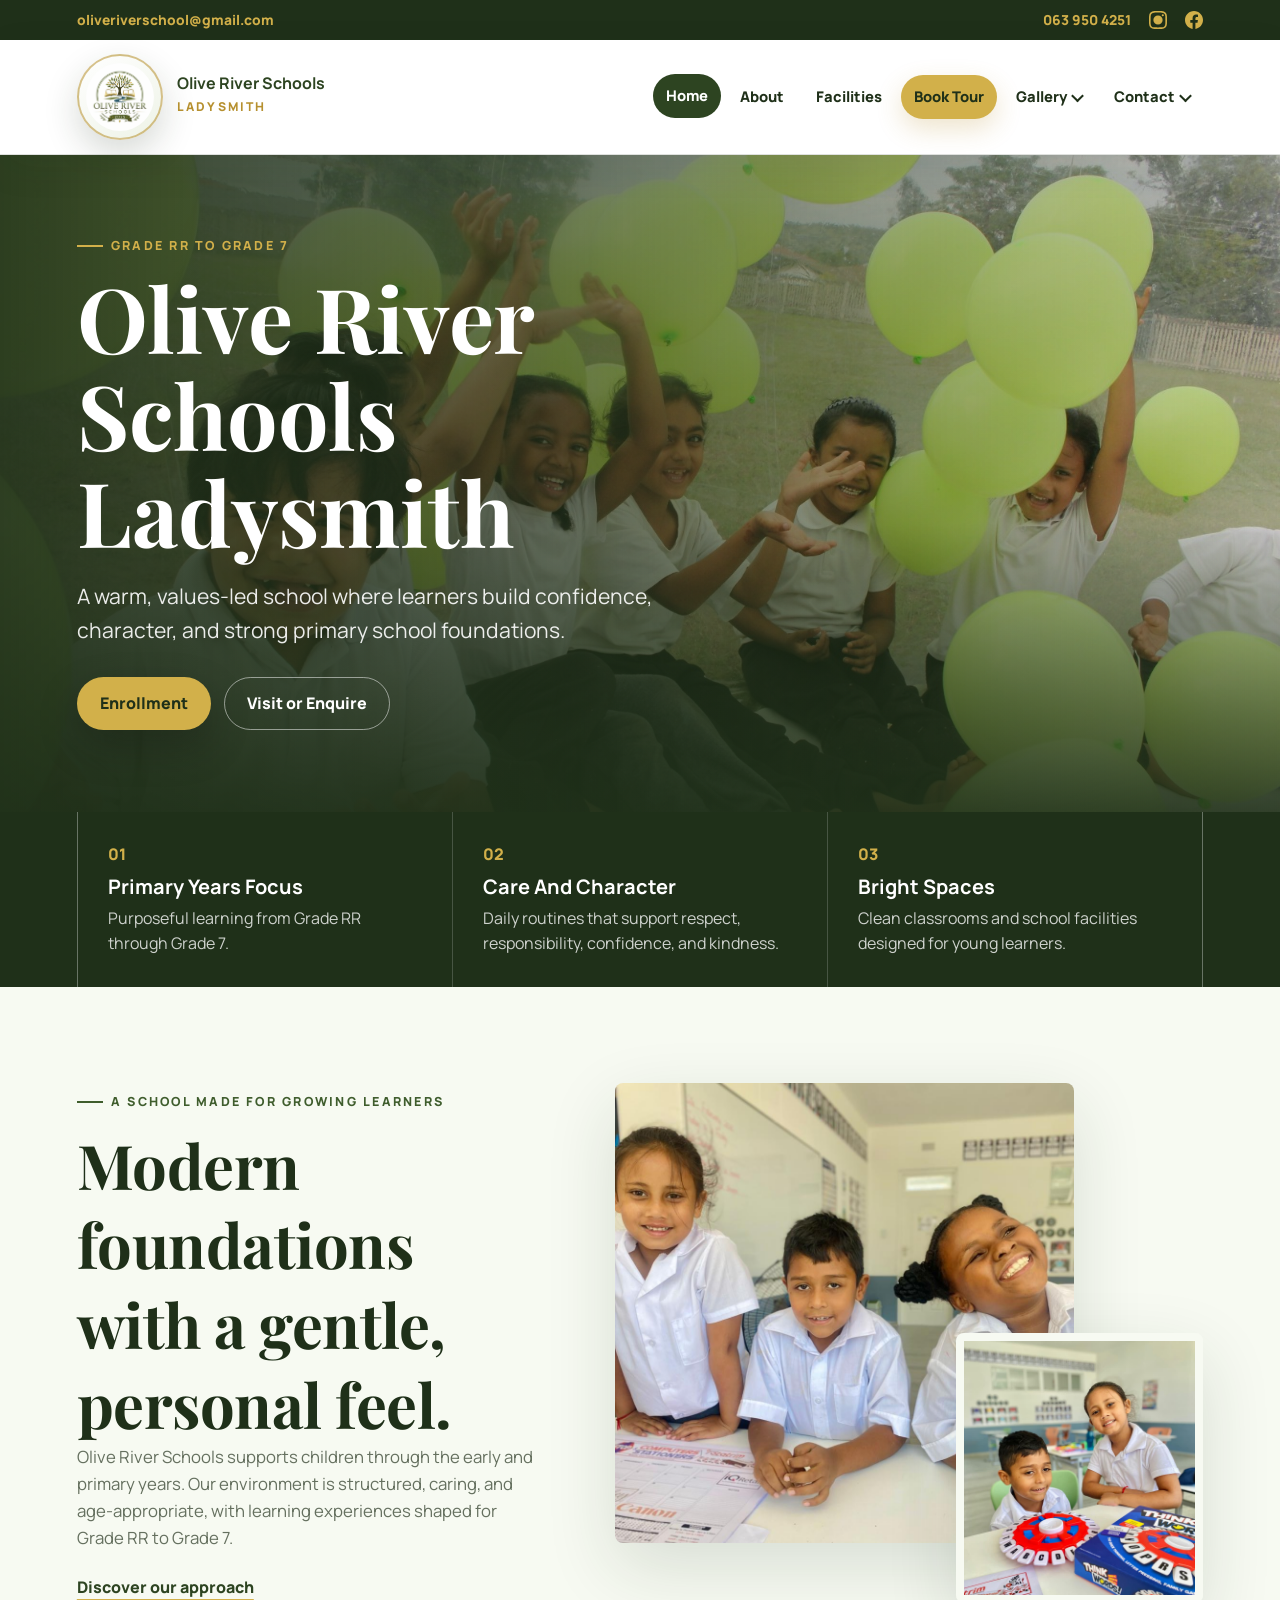
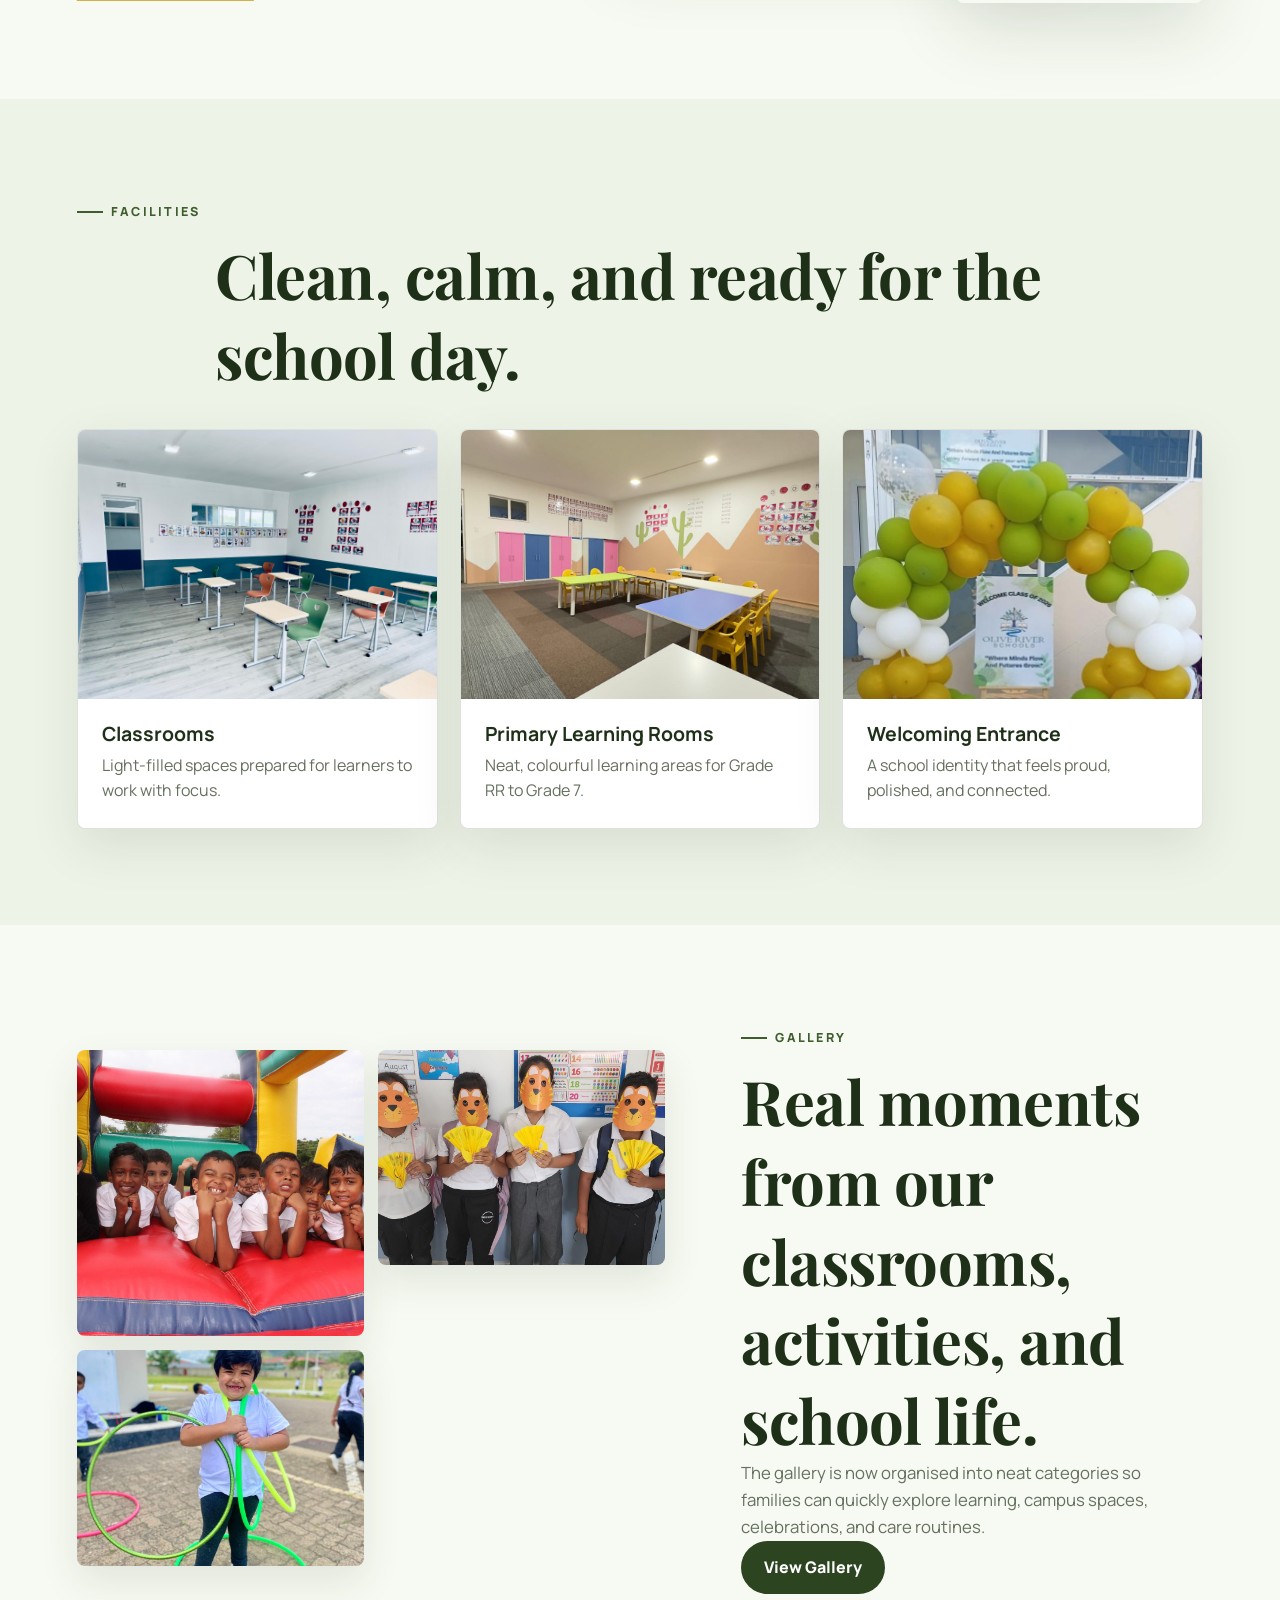
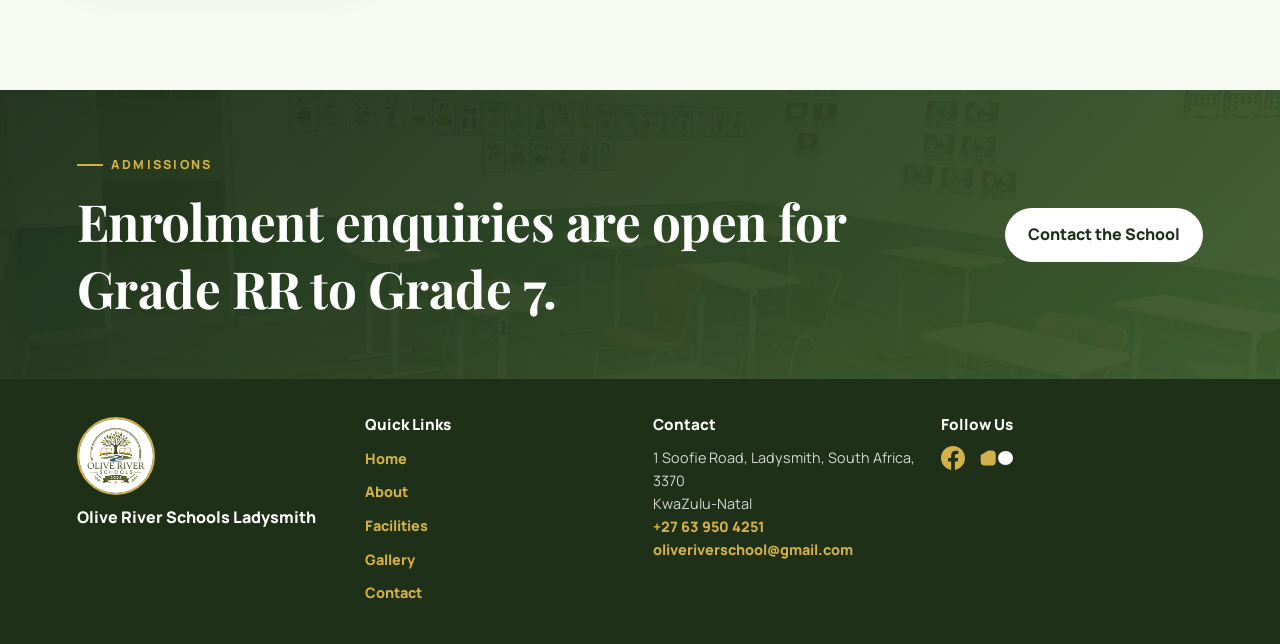
==== index.html @ b4457ec8 "Update index.html" ====
<!DOCTYPE html>
<html lang="en">
<head>
<meta charset="UTF-8">
<meta name="viewport" content="width=device-width, initial-scale=1.0">
<title>Olive River Schools Ladysmith | Grade RR to Grade 7</title>
<meta name="description" content="Olive River Schools Ladysmith is a nurturing primary school for Grade RR to Grade 7 learners in KwaZulu-Natal.">
<link rel="preconnect" href="https://fonts.googleapis.com">
<link rel="preconnect" href="https://fonts.gstatic.com" crossorigin>
<link href="https://fonts.googleapis.com/css2?family=Manrope:wght@400;500;600;700;800&family=Playfair+Display:wght@700&display=swap" rel="stylesheet">
<link rel="stylesheet" href="style.css">
<link rel="stylesheet" href="whatsapp-fix.css">
<link rel="icon" type="image/jpeg" href="images/Logoo.jpg">
</head>
<body>
<div class="topbar">
    <p>oliveriverschool@gmail.com</p>
    <div class="topbar-right">
        <a href="tel:+27639504251">063 950 4251</a>
        <a href="https://www.instagram.com/olive_river_schools_ladysmith/" target="_blank" rel="noopener" aria-label="Follow us on Instagram" class="instagram-link">
            <svg width="18" height="18" viewBox="0 0 24 24" fill="currentColor" xmlns="http://www.w3.org/2000/svg">
                <path d="M12 2.163c3.204 0 3.584.012 4.85.07 3.252.148 4.771 1.691 4.919 4.919.058 1.265.069 1.645.069 4.849 0 3.205-.012 3.584-.069 4.849-.149 3.225-1.664 4.771-4.919 4.919-1.266.058-1.644.07-4.85.07-3.204 0-3.584-.012-4.849-.07-3.26-.149-4.771-1.699-4.919-4.92-.058-1.265-.07-1.644-.07-4.849 0-3.204.013-3.583.07-4.849.149-3.227 1.664-4.771 4.919-4.919 1.266-.057 1.645-.069 4.849-.069zm0-2.163c-3.259 0-3.667.014-4.947.072-4.358.2-6.78 2.618-6.98 6.98-.059 1.281-.073 1.689-.073 4.948 0 3.259.014 3.668.072 4.948.2 4.358 2.618 6.78 6.98 6.98 1.281.058 1.689.072 4.948.072 3.259 0 3.668-.014 4.948-.072 4.354-.2 6.782-2.618 6.979-6.98.059-1.28.073-1.689.073-4.948 0-3.259-.014-3.667-.072-4.947-.196-4.354-2.617-6.78-6.979-6.98-1.281-.059-1.69-.073-4.949-.073zM5.838 12a6.162 6.162 0 1 1 12.324 0 6.162 6.162 0 0 1-12.324 0zM12 16a4 4 0 1 1 0-8 4 4 0 0 1 0 8zm4.965-10.322a1.44 1.44 0 1 1 2.881.001 1.44 1.44 0 0 1-2.881-.001z"/>
            </svg>
        </a>
        <a href="https://www.facebook.com/profile.php/?id=61583895928333" target="_blank" rel="noopener" aria-label="Follow us on Facebook" class="facebook-link">
            <svg width="18" height="18" viewBox="0 0 24 24" fill="currentColor" xmlns="http://www.w3.org/2000/svg">
                <path d="M24 12.073c0-6.627-5.373-12-12-12s-12 5.373-12 12c0 5.99 4.388 10.954 10.125 11.854v-8.385H7.078v-3.47h3.047V9.43c0-3.007 1.792-4.669 4.533-4.669 1.312 0 2.686.235 2.686.235v2.953H15.83c-1.491 0-1.956.925-1.956 1.874v2.25h3.328l-.532 3.47h-2.796v8.385C19.612 23.027 24 18.062 24 12.073z"/>
            </svg>
        </a>
    </div>
</div>

<header class="site-header">
    <a class="brand" href="index.html" aria-label="Olive River Schools home">
        <span class="brand-mark">
            <img src="images/Logoo.jpg" alt="Olive River Schools logo">
        </span>
        <span class="brand-copy">
            <strong>Olive River Schools</strong>
            <small>Ladysmith</small>
        </span>
    </a>

    <nav class="main-nav" aria-label="Main navigation">
        <a class="active" href="index.html" aria-current="page">Home</a>
        <a href="about.html">About</a>
        <a href="facilities.html">Facilities</a>
        <a class="nav-tour" href="contact.html#book-tour">Book Tour</a>
        <div class="nav-menu">
            <a class="nav-trigger" href="gallery.html">Gallery</a>
            <div class="nav-dropdown" aria-label="Gallery options">
                <a href="gallery.html#uniform">Uniform</a>
                <a href="gallery.html#classroom">Classroom</a>
                <a href="gallery.html#projects">Projects</a>
                <a href="gallery.html#games">Games</a>
                <a href="gallery.html#celebrations">Celebrations</a>
                <a href="gallery.html#facilities">Facilities</a>
                <a href="gallery.html#values">Values</a>
            </div>
        </div>
        <div class="nav-menu">
            <a class="nav-trigger" href="contact.html">Contact</a>
            <div class="nav-dropdown" aria-label="Contact options">
                <a href="contact.html#career">Career</a>
                <a href="contact.html#enrollment">Enrollment</a>
            </div>
        </div>
    </nav>
</header>

<main>
    <section class="hero">
        <div class="hero-media">
            <img src="images/Kids8.jpeg" alt="Olive River Schools learners celebrating with balloons" fetchpriority="high">
        </div>
        <div class="hero-content">
            <p class="eyebrow">Grade RR to Grade 7</p>
            <h1>Olive River Schools Ladysmith</h1>
            <p class="hero-lede">A warm, values-led school where learners build confidence, character, and strong primary school foundations.</p>
            <div class="hero-actions">
                <a class="btn primary" href="contact.html#enrollment">Enrollment</a>
                <a class="btn ghost" href="contact.html">Visit or Enquire</a>
            </div>
        </div>
    </section>

    <section class="intro-band">
        <div class="intro-grid">
            <article>
                <span>01</span>
                <h2>Primary Years Focus</h2>
                <p>Purposeful learning from Grade RR through Grade 7.</p>
            </article>
            <article>
                <span>02</span>
                <h2>Care And Character</h2>
                <p>Daily routines that support respect, responsibility, confidence, and kindness.</p>
            </article>
            <article>
                <span>03</span>
                <h2>Bright Spaces</h2>
                <p>Clean classrooms and school facilities designed for young learners.</p>
            </article>
        </div>
    </section>

    <section class="section split">
        <div class="section-copy">
            <p class="eyebrow dark">A school made for growing learners</p>
            <h2>Modern foundations with a gentle, personal feel.</h2>
            <p>Olive River Schools supports children through the early and primary years. Our environment is structured, caring, and age-appropriate, with learning experiences shaped for Grade RR to Grade 7.</p>
            <a class="text-link" href="about.html">Discover our approach</a>
        </div>
        <div class="image-stack">
            <img class="image-large" src="images/Kids3.jpeg" alt="Neatly dressed Olive River Schools learners smiling in a clean classroom">
            <img class="image-small" src="images/Kids16.jpeg" alt="Learners smiling at a classroom desk">
        </div>
    </section>

    <section class="section muted">
        <div class="section-heading">
            <p class="eyebrow dark">Facilities</p>
            <h2>Clean, calm, and ready for the school day.</h2>
        </div>
        <div class="feature-grid">
            <a class="feature-card" href="facilities.html">
                <img src="images/School1.jpeg" alt="Olive River Schools classroom with desks">
                <div>
                    <h3>Classrooms</h3>
                    <p>Light-filled spaces prepared for learners to work with focus.</p>
                </div>
            </a>
            <a class="feature-card" href="facilities.html">
                <img src="images/School3.jpeg" alt="Colorful classroom at Olive River Schools">
                <div>
                    <h3>Primary Learning Rooms</h3>
                    <p>Neat, colourful learning areas for Grade RR to Grade 7.</p>
                </div>
            </a>
            <a class="feature-card" href="facilities.html">
                <img src="images/School4.jpeg" alt="Olive River Schools entrance with green and gold balloons">
                <div>
                    <h3>Welcoming Entrance</h3>
                    <p>A school identity that feels proud, polished, and connected.</p>
                </div>
            </a>
        </div>
    </section>

    <section class="section split reverse">
        <div class="section-copy">
            <p class="eyebrow dark">Gallery</p>
            <h2>Real moments from our classrooms, activities, and school life.</h2>
            <p>The gallery is now organised into neat categories so families can quickly explore learning, campus spaces, celebrations, and care routines.</p>
            <a class="btn secondary" href="gallery.html">View Gallery</a>
        </div>
        <div class="mosaic">
            <img src="images/Kids7.jpeg" alt="Learners enjoying an activity">
            <img src="images/Kids5.jpeg" alt="Learners holding craft work">
            <img src="images/Kids11.jpeg" alt="Learner playing with hoops outdoors">
        </div>
    </section>

    <section class="cta-band">
        <div>
            <p class="eyebrow">Admissions</p>
            <h2>Enrolment enquiries are open for Grade RR to Grade 7.</h2>
        </div>
        <a class="btn light" href="contact.html">Contact the School</a>
    </section>
</main>

<footer class="site-footer">
    <div class="footer-content">
        <div class="footer-brand">
            <img src="images/Logoo.jpg" alt="Olive River Schools logo">
            <p>Olive River Schools Ladysmith</p>
        </div>
        
        <div class="footer-links">
            <h3>Quick Links</h3>
            <ul>
                <li><a href="index.html">Home</a></li>
                <li><a href="about.html">About</a></li>
                <li><a href="facilities.html">Facilities</a></li>
                <li><a href="gallery.html">Gallery</a></li>
                <li><a href="contact.html">Contact</a></li>
            </ul>
        </div>
        
        <address>
            <h3>Contact</h3>
            1 Soofie Road, Ladysmith, South Africa, 3370<br>
            KwaZulu-Natal<br>
            <a href="tel:+27639504251">+27 63 950 4251</a><br>
            <a href="mailto:oliveriverschool@gmail.com">oliveriverschool@gmail.com</a>
        </address>
        
        <div class="footer-socials">
            <h3>Follow Us</h3>
            <div class="social-icons">
                <a href="https://www.facebook.com/profile.php/?id=61583895928333" target="_blank" rel="noopener" aria-label="Follow us on Facebook">
                    <svg width="24" height="24" viewBox="0 0 24 24" fill="currentColor" xmlns="http://www.w3.org/2000/svg">
                        <path d="M24 12.073c0-6.627-5.373-12-12-12s-12 5.373-12 12c0 5.99 4.388 10.954 10.125 11.854v-8.385H7.078v-3.47h3.047V9.43c0-3.007 1.792-4.669 4.533-4.669 1.312 0 2.686.235 2.686.235v2.953H15.83c-1.491 0-1.956.925-1.956 1.874v2.25h3.328l-.532 3.47h-2.796v8.385C19.612 23.027 24 18.062 24 12.073z"/>
                    </svg>
                </a>
                <a href="https://www.instagram.com/olive_river_schools_ladysmith/" target="_blank" rel="noopener" aria-label="Follow us on Instagram">
                    <svg width="24" height="24" viewBox="0 0 24 24" fill="currentColor" xmlns="http://www.w3.org/2000/svg">
                        <path d="M12 2.163c3.204 0 3.584.012 4.85.07 3.252.148 4.771 1.691 4.919 4.919.058 1.265.069 1.645.069 4.849 0 3.205-.012 3.584-.069 4.849-.149 3.225-1.664 4.771-4.919 4.919-1.266.058-1.644.07-4.85.07-3.204 0-3.584-.012-4.849-.07-3.26-.149-4.771-1.699-4.919-4.92-.058-1.265-.07-1.644-.07-4.849 0-3.204.013-3.583.07-4。
        </div>
    </div>
    
</footer>
<a class="whatsapp-float" href="https://wa.me/27639504251?text=Hello%20Olive%20River%20Schools%2C%20I%20would%20like%20to%20enquire." target="_blank" rel="noopener" aria-label="Chat with Olive River Schools on WhatsApp">
    <span class="whatsapp-icon" aria-hidden="true">
        <svg width="28" height="28" viewBox="0 0 24 24" fill="currentColor" xmlns="http://www.w3.org/2000/svg">
            <path d="M17.472 14.382c-.297-.149-1.758-.867-2.03-.967-.273-.099-.471-.148-.67.15-.197.297-.767.966-.94 1.164-.173.199-.347.223-.644.075-.297-.15-1.255-.463-2.39-1.475-.883-.788-1.48-1.761-1.653-2.059-.173-.297-.018-.458.13-.606.134-.133.298-.347.446-.52.149-.174.198-.298.298-.497.099-.198.05-.371-.025-.52-.075-.149-.669-1.612-.916-2.207-.242-.579-.487-.5-.67-.51-.173-.008-.371-.01-.57-.01-.198 0-.52.074-.792.372-.272.297-1.04 1.016-1.04 2.479 0 1.462 1.065 2.875 1.213 3.074.149.198 2.096 3.2 5.076 4.487.709.306 1.262.489 1.694.625.712.227 1.36.195 1.871.118.571-.085 1.758-.719 2.006-1.413.248-.694.248-1.289.173-1.413-.074-.124-.272-.198-.57-.347m-5.421-7.403h-.004c-2.176 0-4.202.661-5.915 1.909l-.424-.22C5.869 6.237 7.773 5 10.051 5c5.362 0 9.714 4.352 9.714 9.714 0 2.267-1.219 4.334-3.028 5.419l-.235-.383c1.15-1.613 1.833-3.58 1.833-5.722 0-5.179-4.214-9.4-9.4-9.4"/>
            <path d="M12 0C5.383 0 0 5.383 0 12s5.383 12 12 12 12-5.383 12-12S18.617 0 12 0m0 22.5c-5.799 0-10.5-4.701-10.5-10.5S6.201 1.5 12 1.5s10.5 4.701 10.5 10.5-4.701 10.5-10.5 10.5"/>
        </svg>
    </span>
    <span class="whatsapp-copy">
        <strong>WhatsApp</strong>
        <small>Chat with us</small>
    </span>
</a>
</body>
</html>
---- style.css ----
:root {
    --olive-900: #1f3019;
    --olive-800: #2d4421;
    --olive-700: #3f5d2d;
    --olive-500: #6f873e;
    --sage-100: #eef3e7;
    --sage-50: #f7faf2;
    --gold-600: #b6902f;
    --gold-500: #d2b04a;
    --ink: #1d241b;
    --muted: #65705f;
    --line: rgba(31, 48, 25, 0.14);
    --white: #ffffff;
    --shadow: 0 24px 70px rgba(31, 48, 25, 0.14);
    --radius: 8px;
}

* {
    margin: 0;
    padding: 0;
    box-sizing: border-box;
}

html {
    scroll-behavior: smooth;
    max-width: 100%;
    overflow-x: hidden;
}

body {
    background: var(--sage-50);
    color: var(--ink);
    font-family: "Manrope", Arial, sans-serif;
    line-height: 1.6;
    max-width: 100%;
    overflow-x: hidden;
}

img {
    display: block;
    max-width: 100%;
}

.site-header,
.site-footer,
main,
section {
    max-width: 100%;
}

a {
    color: inherit;
}

.topbar {
    display: flex;
    justify-content: space-between;
    align-items: center;
    gap: 18px;
    padding: 9px 6vw;
    background: var(--olive-900);
    color: rgba(255, 255, 255, 0.86);
    font-size: 0.86rem;
}

.topbar-right {
    display: flex;
    align-items: center;
    gap: 18px;
}

.topbar a {
    color: var(--gold-500);
    font-weight: 800;
    text-decoration: none;
}

.instagram-link {
    display: flex;
    align-items: center;
    justify-content: center;
    color: var(--gold-500);
    transition: opacity 180ms ease;
}

.instagram-link:hover {
    opacity: 0.8;
}

.facebook-link {
    display: flex;
    align-items: center;
    justify-content: center;
    color: var(--gold-500);
    transition: opacity 180ms ease;
}

.facebook-link:hover {
    opacity: 0.8;
}

.topbar p {
    color: var(--gold-500);
    font-weight: 800;
}

.site-header {
    position: sticky;
    top: 0;
    z-index: 10;
    display: flex;
    align-items: center;
    justify-content: space-between;
    gap: 28px;
    padding: 14px 6vw;
    background: rgba(255, 255, 255, 0.94);
    border-bottom: 1px solid var(--line);
    box-shadow: 0 12px 38px rgba(31, 48, 25, 0.08);
    backdrop-filter: blur(18px);
}

.brand {
    display: flex;
    align-items: center;
    gap: 14px;
    text-decoration: none;
    min-width: max-content;
}

.brand-mark {
    width: 86px;
    height: 86px;
    display: grid;
    place-items: center;
    padding: 7px;
    background: linear-gradient(145deg, var(--white), var(--sage-100));
    border: 2px solid rgba(182, 144, 47, 0.55);
    border-radius: 50%;
    box-shadow: 0 14px 34px rgba(31, 48, 25, 0.18);
}

.brand-mark img {
    width: 100%;
    height: 100%;
    border-radius: 50%;
    object-fit: cover;
}

.brand-copy strong,
.footer-brand strong {
    display: block;
    color: var(--olive-800);
    font-size: 1rem;
    letter-spacing: 0;
    line-height: 1.1;
}

.brand-copy small {
    color: var(--gold-600);
    font-size: 0.76rem;
    font-weight: 800;
    letter-spacing: 0.18em;
    text-transform: uppercase;
}

.main-nav {
    display: flex;
    align-items: center;
    justify-content: flex-end;
    gap: 6px;
    flex-wrap: wrap;
}

.nav-menu {
    position: relative;
    display: inline-flex;
}

.main-nav a {
    padding: 10px 13px;
    border-radius: 999px;
    color: var(--olive-900);
    font-size: 0.92rem;
    font-weight: 800;
    text-decoration: none;
    transition: background 180ms ease, color 180ms ease, transform 180ms ease;
}

.nav-trigger {
    padding-right: 28px !important;
    position: relative;
}

.nav-trigger::after {
    content: "";
    position: absolute;
    right: 13px;
    top: 50%;
    width: 7px;
    height: 7px;
    border-right: 2px solid currentColor;
    border-bottom: 2px solid currentColor;
    transform: translateY(-62%) rotate(45deg);
}

.nav-dropdown {
    position: absolute;
    top: calc(100% + 8px);
    right: 0;
    z-index: 20;
    display: grid;
    min-width: 174px;
    gap: 6px;
    padding: 8px;
    border: 1px solid var(--line);
    border-radius: var(--radius);
    background: rgba(255, 255, 255, 0.98);
    box-shadow: 0 18px 46px rgba(31, 48, 25, 0.16);
    opacity: 0;
    visibility: hidden;
    transform: translateY(6px);
    transition: opacity 180ms ease, transform 180ms ease, visibility 180ms ease;
}

.nav-menu:hover .nav-dropdown,
.nav-menu:focus-within .nav-dropdown {
    opacity: 1;
    visibility: visible;
    transform: translateY(0);
}

.main-nav .nav-dropdown a {
    justify-content: flex-start;
    padding: 10px 12px;
    border-radius: 6px;
    background: transparent;
    color: var(--olive-900);
    font-size: 0.86rem;
    white-space: nowrap;
    transform: none;
}

.main-nav .nav-dropdown a:hover,
.main-nav .nav-dropdown a:focus {
    background: var(--sage-100);
    color: var(--olive-900);
    transform: none;
}

.main-nav a:hover,
.main-nav a.active {
    background: var(--olive-800);
    color: var(--white);
    transform: translateY(-1px);
}

.main-nav a.nav-tour {
    background: var(--gold-500);
    color: var(--olive-900);
    box-shadow: 0 10px 26px rgba(182, 144, 47, 0.24);
}

.main-nav a.nav-tour:hover,
.main-nav a.nav-tour:focus {
    background: var(--olive-800);
    color: var(--white);
}

.hero {
    position: relative;
    min-height: min(72svh, 690px);
    display: grid;
    align-items: end;
    overflow: hidden;
    isolation: isolate;
    background: var(--olive-900);
}

.hero-media {
    position: absolute;
    inset: 0;
    z-index: -2;
}

.hero-media img {
    width: 100%;
    height: 100%;
    object-fit: cover;
    object-position: center;
}

.hero::before {
    content: "";
    position: absolute;
    inset: 0;
    z-index: -1;
    background:
        linear-gradient(90deg, rgba(31, 48, 25, 0.92), rgba(31, 48, 25, 0.64) 42%, rgba(31, 48, 25, 0.18)),
        linear-gradient(0deg, rgba(31, 48, 25, 0.88), transparent 44%);
}

.hero-content {
    width: min(760px, 88vw);
    padding: 74px 6vw 82px;
    color: var(--white);
}

.eyebrow {
    display: inline-flex;
    align-items: center;
    gap: 8px;
    margin-bottom: 13px;
    color: var(--gold-500);
    font-size: 0.78rem;
    font-weight: 900;
    letter-spacing: 0.18em;
    text-transform: uppercase;
}

.eyebrow::before {
    content: "";
    width: 26px;
    height: 2px;
    background: currentColor;
}

.eyebrow.dark {
    color: var(--olive-700);
}

h1,
h2,
h3 {
    line-height: 1.08;
    letter-spacing: 0;
}

h1 {
    max-width: 720px;
    font-family: "Playfair Display", Georgia, serif;
    font-size: clamp(3.1rem, 7vw, 6.6rem);
}

.hero-lede {
    max-width: 640px;
    margin-top: 20px;
    color: rgba(255, 255, 255, 0.9);
    font-size: clamp(1.04rem, 2vw, 1.32rem);
}

.hero-actions,
.button-row {
    display: flex;
    flex-wrap: wrap;
    gap: 13px;
    margin-top: 30px;
}

.btn {
    display: inline-flex;
    align-items: center;
    justify-content: center;
    min-height: 48px;
    padding: 13px 22px;
    border: 1px solid transparent;
    border-radius: 999px;
    font-weight: 900;
    text-decoration: none;
    transition: transform 180ms ease, box-shadow 180ms ease, background 180ms ease;
}

.btn:hover {
    transform: translateY(-2px);
}

.btn.primary {
    background: var(--gold-500);
    color: var(--olive-900);
    box-shadow: 0 16px 42px rgba(0, 0, 0, 0.22);
}

.btn.ghost {
    border-color: rgba(255, 255, 255, 0.5);
    color: var(--white);
}

.btn.secondary {
    background: var(--olive-800);
    color: var(--white);
}

.btn.light {
    background: var(--white);
    color: var(--olive-900);
}

.intro-band {
    padding: 0 6vw;
    background: var(--olive-900);
}

.intro-grid {
    display: grid;
    grid-template-columns: repeat(3, 1fr);
    gap: 1px;
    width: min(1180px, 100%);
    margin: 0 auto;
    background: rgba(255, 255, 255, 0.18);
    border-left: 1px solid rgba(255, 255, 255, 0.18);
    border-right: 1px solid rgba(255, 255, 255, 0.18);
}

.intro-grid article {
    padding: 30px;
    background: var(--olive-900);
    color: var(--white);
}

.intro-grid span {
    color: var(--gold-500);
    font-weight: 900;
}

.intro-grid h2 {
    margin: 8px 0 8px;
    font-size: 1.25rem;
}

.intro-grid p {
    color: rgba(255, 255, 255, 0.78);
}

.section {
    width: min(1180px, 88vw);
    margin: 0 auto;
    padding: 96px 0;
}

.section.muted {
    width: 100%;
    max-width: none;
    padding: 96px 6vw;
    background: var(--sage-100);
}

.section-heading {
    width: min(1180px, 100%);
    margin: 0 auto 34px;
}

.section-heading.center {
    text-align: center;
}

.section h2,
.page-intro h1,
.cta-band h2 {
    color: var(--olive-900);
    font-family: "Playfair Display", Georgia, serif;
    font-size: clamp(2.35rem, 4.8vw, 4.65rem);
    max-width: 850px;
    margin-left: auto;
    margin-right: auto;
    line-height: 1.3;
    letter-spacing: -0.5px;
}

.section-copy p:not(.eyebrow),
.page-intro p,
.lead {
    color: var(--muted);
    font-size: 1.05rem;
}

.split {
    display: grid;
    grid-template-columns: minmax(0, 0.88fr) minmax(320px, 1.12fr);
    gap: clamp(36px, 6vw, 78px);
    align-items: center;
}

.split.reverse {
    grid-template-columns: minmax(320px, 1.12fr) minmax(0, 0.88fr);
}

.split.reverse .section-copy {
    order: 2;
}

.text-link {
    display: inline-flex;
    margin-top: 24px;
    color: var(--olive-800);
    font-weight: 900;
    text-decoration-color: var(--gold-500);
    text-decoration-thickness: 2px;
    text-underline-offset: 6px;
}

.image-stack {
    position: relative;
    min-height: 520px;
}

.image-stack img {
    object-fit: cover;
    border-radius: var(--radius);
    box-shadow: var(--shadow);
}

.image-large {
    width: 78%;
    height: 460px;
}

.image-small {
    position: absolute;
    right: 0;
    bottom: 0;
    width: 42%;
    height: 270px;
    border: 8px solid var(--sage-50);
}

.feature-grid {
    display: grid;
    grid-template-columns: repeat(3, minmax(0, 1fr));
    gap: 22px;
    width: min(1180px, 100%);
    margin: 0 auto;
}

.feature-card {
    overflow: hidden;
    background: var(--white);
    border: 1px solid var(--line);
    border-radius: var(--radius);
    box-shadow: 0 18px 50px rgba(31, 48, 25, 0.1);
    text-decoration: none;
}

.feature-card img {
    width: 100%;
    aspect-ratio: 4 / 3;
    object-fit: cover;
}

.feature-card div {
    padding: 24px;
}

.feature-card h3,
.value-card h3,
.step-card h3,
.contact-card h3 {
    color: var(--olive-900);
    font-size: 1.22rem;
}

.feature-card p,
.value-card p,
.step-card p,
.contact-card p,
.contact-card address {
    margin-top: 9px;
    color: var(--muted);
}

.mosaic {
    display: grid;
    grid-template-columns: repeat(2, 1fr);
    gap: 14px;
}

.mosaic img {
    width: 100%;
    aspect-ratio: 1 / 1;
    object-fit: cover;
    border-radius: var(--radius);
    box-shadow: 0 16px 38px rgba(31, 48, 25, 0.1);
}

.mosaic img:nth-child(2),
.mosaic img:nth-child(3) {
    aspect-ratio: 4 / 3;
}

.cta-band {
    display: flex;
    align-items: center;
    justify-content: space-between;
    gap: 28px;
    padding: 58px 6vw;
    background:
        linear-gradient(135deg, rgba(31, 48, 25, 0.96), rgba(63, 93, 45, 0.96)),
        url("images/School1.jpeg") center / cover;
    color: var(--white);
}

.cta-band h2 {
    max-width: 860px;
    color: var(--white);
    font-size: clamp(2rem, 4vw, 3.5rem);
}

.page-hero {
    position: relative;
    display: grid;
    min-height: 420px;
    padding: 92px 6vw;
    overflow: hidden;
    align-items: end;
    background: var(--olive-900);
    color: var(--white);
    isolation: isolate;
}

.page-hero img {
    position: absolute;
    inset: 0;
    z-index: -2;
    width: 100%;
    height: 100%;
    object-fit: cover;
}

.page-hero::after {
    content: "";
    position: absolute;
    inset: 0;
    z-index: -1;
    background: linear-gradient(90deg, rgba(31, 48, 25, 0.93), rgba(31, 48, 25, 0.48));
}

.page-hero-content {
    width: min(850px, 100%);
}

.page-hero h1 {
    font-size: clamp(2.8rem, 6vw, 5.4rem);
}

.page-hero p {
    max-width: 680px;
    margin-top: 18px;
    color: rgba(255, 255, 255, 0.86);
    font-size: 1.12rem;
}

.page-intro {
    width: min(980px, 88vw);
    margin: 0 auto;
    padding: 82px 0 42px;
    text-align: center;
}

.values-grid,
.steps-grid,
.contact-grid {
    display: grid;
    grid-template-columns: repeat(3, minmax(0, 1fr));
    gap: 20px;
}

.value-card,
.step-card,
.contact-card {
    padding: 28px;
    background: var(--white);
    border: 1px solid var(--line);
    border-radius: var(--radius);
    box-shadow: 0 18px 48px rgba(31, 48, 25, 0.08);
}

.value-card span,
.step-card span {
    display: inline-grid;
    place-items: center;
    width: 42px;
    height: 42px;
    margin-bottom: 16px;
    border-radius: 50%;
    background: var(--sage-100);
    color: var(--olive-800);
    font-weight: 900;
}

.grade-band {
    display: grid;
    grid-template-columns: 0.9fr 1.1fr;
    gap: 34px;
    align-items: stretch;
    width: min(1180px, 88vw);
    margin: 0 auto 96px;
}

.grade-card {
    display: grid;
    place-items: center;
    min-height: 320px;
    padding: 36px;
    background: var(--olive-800);
    border-radius: var(--radius);
    color: var(--white);
    text-align: center;
}

.grade-card strong {
    display: block;
    font-family: "Playfair Display", Georgia, serif;
    font-size: clamp(3rem, 9vw, 7rem);
    line-height: 0.9;
}

.grade-list {
    display: grid;
    gap: 12px;
}

.grade-list li {
    display: flex;
    justify-content: space-between;
    gap: 20px;
    padding: 18px 20px;
    background: var(--white);
    border: 1px solid var(--line);
    border-radius: var(--radius);
    color: var(--muted);
    list-style: none;
}

.grade-list strong {
    color: var(--olive-900);
}

.facilities-showcase {
    display: grid;
    grid-template-columns: 1.1fr 0.9fr;
    gap: 22px;
}

.facility-main,
.facility-side article {
    overflow: hidden;
    background: var(--white);
    border: 1px solid var(--line);
    border-radius: var(--radius);
    box-shadow: 0 18px 50px rgba(31, 48, 25, 0.08);
}

.facility-main img {
    width: 100%;
    height: 520px;
    object-fit: cover;
}

.facility-side {
    display: grid;
    gap: 22px;
}

.facility-side img {
    width: 100%;
    height: 220px;
    object-fit: cover;
}

.facility-main div,
.facility-side div {
    padding: 24px;
}

.facility-main h2,
.facility-side h3 {
    color: var(--olive-900);
}

.facility-main p,
.facility-side p {
    margin-top: 9px;
    color: var(--muted);
}

.gallery-category {
    padding: 68px 0;
}

.gallery-category:nth-child(even) {
    background: var(--sage-100);
}

.gallery-inner {
    width: min(1180px, 88vw);
    margin: 0 auto;
}

.gallery-title {
    display: flex;
    align-items: end;
    justify-content: space-between;
    gap: 24px;
    margin-bottom: 24px;
}

.gallery-title h2 {
    color: var(--olive-900);
    font-family: "Playfair Display", Georgia, serif;
    font-size: clamp(2rem, 4vw, 3.6rem);
}

.gallery-title p {
    max-width: 430px;
    color: var(--muted);
}

.photo-grid {
    columns: 3 260px;
    column-gap: 18px;
}

.photo-grid figure {
    break-inside: avoid;
    margin-bottom: 18px;
    overflow: hidden;
    background: var(--white);
    border: 1px solid var(--line);
    border-radius: var(--radius);
    box-shadow: 0 16px 42px rgba(31, 48, 25, 0.08);
}

.photo-grid img {
    width: 100%;
    height: auto;
}

.photo-grid figcaption {
    padding: 13px 15px;
    color: var(--olive-900);
    font-size: 0.9rem;
    font-weight: 800;
}

.admission-panel {
    display: grid;
    grid-template-columns: minmax(0, 0.88fr) minmax(320px, 1.12fr);
    gap: 28px;
    align-items: stretch;
}

.admission-panel img {
    width: 100%;
    height: 100%;
    min-height: 430px;
    object-fit: cover;
    border-radius: var(--radius);
    box-shadow: var(--shadow);
}

.steps-grid {
    grid-template-columns: 1fr;
}

.contact-layout {
    display: grid;
    grid-template-columns: minmax(280px, 0.85fr) minmax(320px, 1.15fr);
    gap: 30px;
    align-items: start;
}

.contact-grid {
    grid-template-columns: 1fr;
}

.contact-card a {
    color: var(--olive-800);
    font-weight: 900;
    text-decoration-color: var(--gold-500);
    text-underline-offset: 4px;
}

.contact-form {
    display: grid;
    gap: 16px;
    padding: 28px;
    background: var(--white);
    border: 1px solid var(--line);
    border-radius: var(--radius);
    box-shadow: 0 18px 48px rgba(31, 48, 25, 0.08);
}

.contact-card,
.contact-form,
.tour-section,
.gallery-category {
    scroll-margin-top: 150px;
}

.contact-card:target,
.contact-form:target,
.tour-section:target,
.gallery-category:target {
    outline: 3px solid rgba(210, 176, 74, 0.78);
    outline-offset: 6px;
}

.contact-form label {
    display: grid;
    gap: 8px;
    color: var(--olive-900);
    font-weight: 900;
}

input,
textarea,
select {
    width: 100%;
    min-height: 48px;
    padding: 13px 14px;
    border: 1px solid rgba(31, 48, 25, 0.22);
    border-radius: var(--radius);
    background: var(--sage-50);
    color: var(--ink);
    font: inherit;
}

textarea {
    min-height: 150px;
    resize: vertical;
}

button {
    min-height: 50px;
    border: 0;
    border-radius: 999px;
    background: var(--olive-800);
    color: var(--white);
    cursor: pointer;
    font: inherit;
    font-weight: 900;
}

.tour-section {
    width: 100%;
    max-width: none;
    padding: 86px 6vw;
    background: var(--sage-100);
}

.tour-inner {
    display: grid;
    grid-template-columns: minmax(260px, 0.72fr) minmax(340px, 1.28fr);
    gap: 34px;
    align-items: start;
    width: min(1180px, 100%);
    margin: 0 auto;
}

.tour-copy h2 {
    color: var(--olive-900);
    font-family: "Playfair Display", Georgia, serif;
    font-size: clamp(2.25rem, 4vw, 4rem);
}

.tour-copy p {
    margin-top: 14px;
    color: var(--muted);
    font-size: 1.05rem;
}

.tour-form {
    display: grid;
    gap: 18px;
    padding: 28px;
    background: var(--white);
    border: 1px solid var(--line);
    border-radius: var(--radius);
    box-shadow: 0 18px 48px rgba(31, 48, 25, 0.08);
}

.form-section-title {
    padding-top: 4px;
    color: var(--olive-900);
    font-size: 1.08rem;
}

.form-grid {
    display: grid;
    grid-template-columns: repeat(2, minmax(0, 1fr));
    gap: 16px;
}

.tour-form label {
    display: grid;
    gap: 8px;
    color: var(--olive-900);
    font-weight: 900;
}

.full-field {
    grid-column: 1 / -1;
}

.map-card {
    margin-top: 24px;
    overflow: hidden;
    border-radius: var(--radius);
    background: var(--olive-900);
    color: var(--white);
}

.map-card img {
    width: 100%;
    height: 280px;
    object-fit: cover;
    opacity: 0.88;
}

.map-card div {
    padding: 24px;
}

.site-footer {
    display: grid;
    grid-template-columns: 1fr 1fr 1fr 1fr;
    gap: 26px;
    align-items: flex-start;
    padding: 38px 6vw;
    background: var(--olive-900);
    color: rgba(255, 255, 255, 0.8);
}

.footer-content {
    display: contents;
}

.footer-brand {
    display: flex;
    flex-direction: column;
    align-items: flex-start;
}

.footer-links h3,
.footer-socials h3,
address h3 {
    color: var(--white);
    font-size: 0.95rem;
    margin-bottom: 12px;
    font-weight: 900;
}

.footer-links ul {
    list-style: none;
    display: flex;
    flex-direction: column;
    gap: 8px;
}

.footer-links a {
    color: rgba(255, 255, 255, 0.8);
    text-decoration: none;
    font-size: 0.9rem;
    transition: color 180ms ease;
}

.footer-links a:hover {
    color: var(--gold-500);
}

address {
    font-style: normal;
    font-size: 0.9rem;
    line-height: 1.6;
}

.footer-socials {
    display: flex;
    flex-direction: column;
}

.social-icons {
    display: flex;
    gap: 14px;
}

.social-icons a {
    display: flex;
    align-items: center;
    justify-content: center;
    color: var(--gold-500);
    transition: opacity 180ms ease;
}

.social-icons a:hover {
    opacity: 0.8;
}

.site-footer img {
    width: 78px;
    height: 78px;
    object-fit: cover;
    border-radius: 50%;
    border: 2px solid var(--gold-500);
    background: var(--white);
}

.site-footer p {
    margin-top: 10px;
    color: var(--white);
    font-weight: 900;
}

.site-footer address {
    font-style: normal;
}

.site-footer a {
    color: var(--gold-500);
    font-weight: 800;
    text-decoration: none;
}

.copyright {
    justify-self: end;
    text-align: right;
}

.whatsapp-float {
    position: fixed;
    right: clamp(12px, 3vw, 28px);
    bottom: clamp(20px, 5vh, 28px);
    z-index: 60;
    display: grid;
    place-items: center;
    width: clamp(56px, 14vw, 60px);
    height: clamp(56px, 14vw, 60px);
    border: 1px solid rgba(255, 255, 255, 0.72);
    border-radius: 50%;
    background: #25d366;
    color: #073b1d;
    text-decoration: none;
    box-shadow: 0 18px 46px rgba(31, 48, 25, 0.24);
    transition: transform 180ms ease, box-shadow 180ms ease;
}

.whatsapp-float:hover,
.whatsapp-float:focus {
    transform: translateY(-3px);
    box-shadow: 0 24px 58px rgba(31, 48, 25, 0.28);
}

.whatsapp-icon {
    display: grid;
    place-items: center;
    width: 42px;
    height: 42px;
    border-radius: 50%;
    background: var(--white);
    color: #128c4a;
    font-size: 0.72rem;
    font-weight: 900;
    letter-spacing: 0;
}

.whatsapp-copy {
    display: none;
    line-height: 1.05;
}

.whatsapp-copy strong {
    font-size: 0.95rem;
    font-weight: 900;
}

.whatsapp-copy small {
    color: rgba(7, 59, 29, 0.78);
    font-size: 0.74rem;
    font-weight: 900;
}

@media (max-width: 980px) {
    .site-header {
        align-items: flex-start;
        flex-direction: column;
    }

    .main-nav {
        justify-content: flex-start;
        width: 100%;
    }

    .intro-grid,
    .feature-grid,
    .values-grid,
    .grade-band,
    .facilities-showcase,
    .admission-panel,
    .contact-layout,
    .tour-inner,
    .site-footer {
        grid-template-columns: 1fr 1fr;
        gap: 20px;
    }

    .split,
    .split.reverse {
        grid-template-columns: 1fr;
    }

    .split.reverse .section-copy {
        order: 0;
    }

    .cta-band {
        align-items: flex-start;
        flex-direction: column;
    }

    .copyright {
        justify-self: start;
        text-align: left;
    }
}

@media (max-width: 680px) {
    .topbar {
        flex-direction: column;
        gap: 4px;
    }

    .site-header {
        padding: 12px 4vw;
    }

    .brand {
        min-width: 0;
    }

    .brand-copy strong {
        font-size: 0.95rem;
    }

    .brand-mark {
        width: 74px;
        height: 74px;
    }

    .main-nav {
        display: grid;
        grid-template-columns: repeat(2, minmax(0, 1fr));
        gap: 7px;
    }

    .main-nav a {
        display: flex;
        justify-content: center;
        padding: 9px 7px;
        font-size: 0.8rem;
        min-width: 0;
        white-space: normal;
    }

    .nav-menu {
        display: grid;
        min-width: 0;
    }

    .nav-trigger {
        width: 100%;
        padding-right: 22px !important;
    }

    .nav-trigger::after {
        right: 9px;
    }

    .nav-dropdown {
        position: static;
        min-width: 0;
        margin-top: 6px;
        padding: 6px;
        background: rgba(238, 243, 231, 0.78);
        box-shadow: none;
        opacity: 1;
        visibility: visible;
        transform: none;
    }

    .main-nav .nav-dropdown a {
        justify-content: center;
        padding: 8px 6px;
        background: rgba(255, 255, 255, 0.78);
        font-size: 0.74rem;
        white-space: normal;
    }

    .hero {
        min-height: 640px;
    }

    .hero::before,
    .page-hero::after {
        background: linear-gradient(0deg, rgba(31, 48, 25, 0.96), rgba(31, 48, 25, 0.38));
    }

    .hero-content {
        width: 100%;
        padding: 62px 5vw 54px;
    }

    h1 {
        font-size: clamp(2.65rem, 13vw, 4rem);
        overflow-wrap: anywhere;
    }

    .page-hero h1,
    .section h2,
    .page-intro h1,
    .gallery-title h2,
    .cta-band h2 {
        font-size: clamp(2rem, 10vw, 3.1rem);
        overflow-wrap: anywhere;
    }

    .hero-lede,
    .page-hero p,
    .gallery-title p {
        overflow-wrap: anywhere;
    }

    .section,
    .page-intro {
        width: min(92vw, 1180px);
        padding: 70px 0;
    }

    .section.muted {
        padding: 70px 4vw;
    }

    .image-stack {
        min-height: auto;
        display: grid;
        gap: 14px;
    }

    .image-large,
    .image-small {
        position: static;
        width: 100%;
        height: auto;
        aspect-ratio: 4 / 3;
        border: 0;
    }

    .mosaic {
        gap: 10px;
    }

    .gallery-title {
        align-items: flex-start;
        flex-direction: column;
    }

    .facility-main img,
    .admission-panel img {
        height: auto;
        min-height: 0;
        aspect-ratio: 4 / 3;
    }

    .tour-section {
        padding: 70px 4vw;
    }

    .form-grid {
        grid-template-columns: 1fr;
    }

    .whatsapp-float {
        right: 12px;
        bottom: 20px;
        width: 56px;
        height: 56px;
    }

    .whatsapp-copy {
        display: none;
    }

    .whatsapp-icon {
        width: 32px;
        height: 32px;
    }

    /* Mobile button improvements */
    .hero-actions,
    .button-row {
        flex-direction: column;
        align-items: stretch;
        gap: 12px;
    }

    .hero-actions .btn,
    .button-row .btn,
    .cta-band .btn,
    .btn {
        width: 100%;
        min-width: 0;
        box-sizing: border-box;
        padding: 14px 18px;
        font-size: 1rem;
        min-height: 56px;
        border-radius: 12px;
    }

    /* Ensure primary/secondary styles remain clear on mobile */
    .btn.primary { background: var(--gold-500); color: var(--olive-900); }
    .btn.secondary { background: var(--olive-800); color: var(--white); }
    .btn.ghost { border-color: rgba(255, 255, 255, 0.3); color: var(--white); }

}
---- whatsapp-fix.css ----
/* whatsapp-fix.css - improve floating WhatsApp button for index page */
.whatsapp-float {
  position: fixed !important;
  right: calc(env(safe-area-inset-right, 0px) + 16px) !important;
  bottom: calc(env(safe-area-inset-bottom, 0px) + 16px) !important;
  z-index: 99999 !important;
  display: grid !important;
  place-items: center !important;
  width: clamp(56px, 12vw, 64px) !important;
  height: clamp(56px, 12vw, 64px) !important;
  border-radius: 50% !important;
  background: #25d366 !important;
  color: #073b1d !important;
  text-decoration: none !important;
  box-shadow: 0 18px 46px rgba(31, 48, 25, 0.24) !important;
  padding: 0 !important;
  -webkit-tap-highlight-color: transparent !important;
  pointer-events: auto !important;
}

/* ensure icon is white and scaled */
.whatsapp-icon, .whatsapp-icon svg {
  display: grid !important;
  place-items: center !important;
  width: 60% !important;
  height: 60% !important;
  color: #ffffff !important;
  fill: #ffffff !important;
}

/* hide the label on small screens and keep clean appearance */
.whatsapp-copy {
  display: none !important;
}

/* add safe spacing on small screens */
@media (max-width: 680px) {
  .whatsapp-float {
    right: calc(env(safe-area-inset-right, 0px) + 14px) !important;
    bottom: calc(env(safe-area-inset-bottom, 0px) + 14px) !important;
    width: 64px !important;
    height: 64px !important;
  }
}

/* Improve tappable area without changing visual size */
.whatsapp-float::after {
  content: "";
  position: absolute;
  inset: -6px;
}

/* Accessibility */
.whatsapp-float { touch-action: manipulation; }
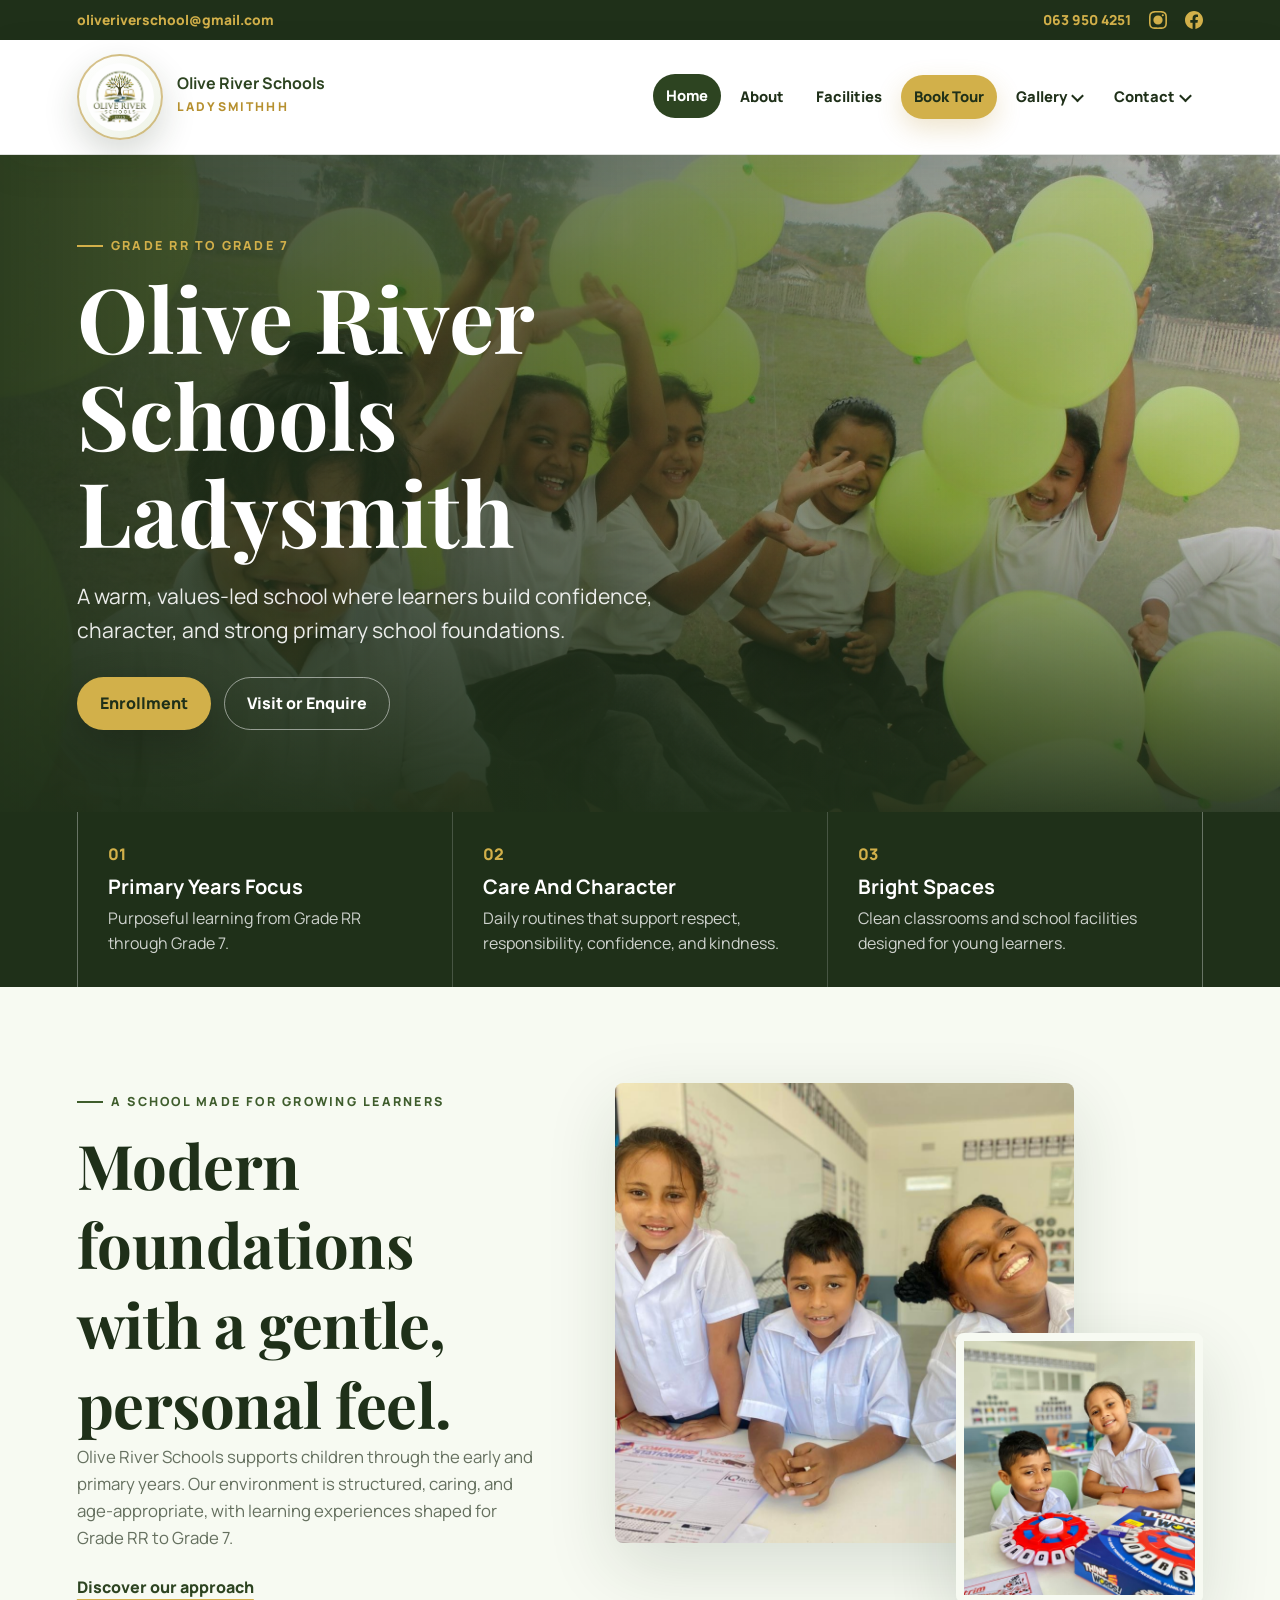
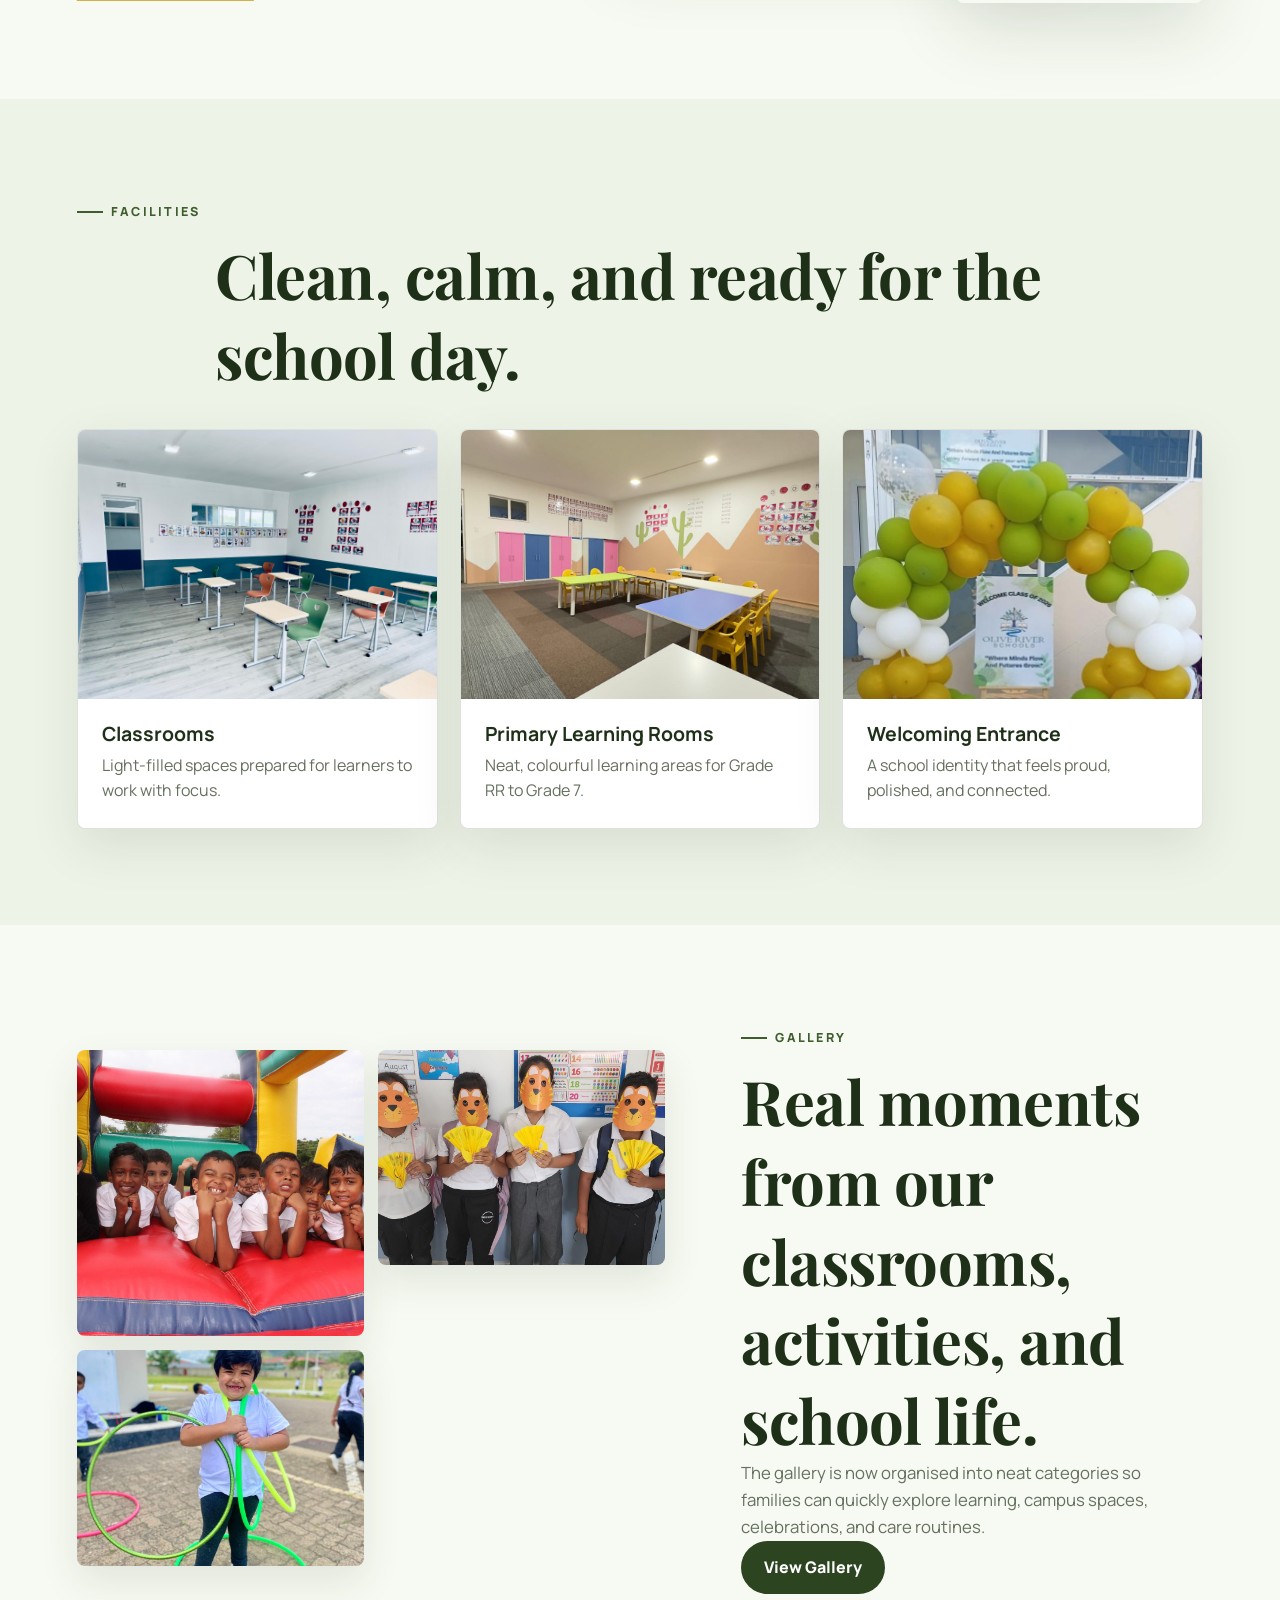
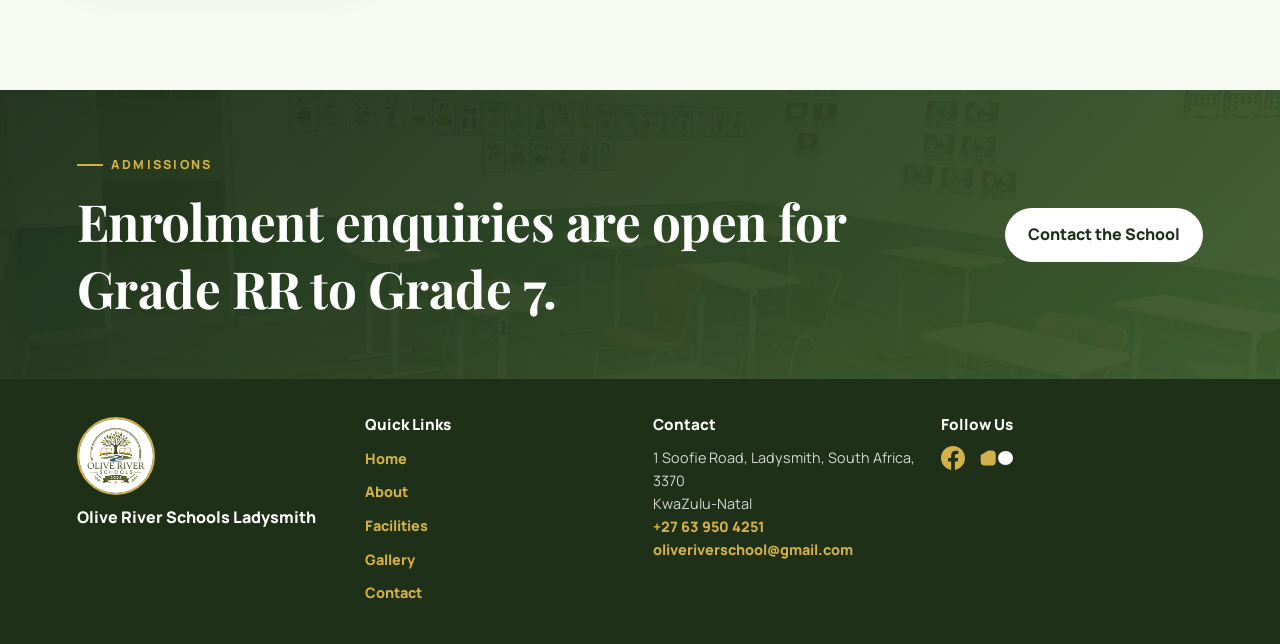
==== commit 3255ad35: "push" ====
--- a/index.html
+++ b/index.html
@@ -37,7 +37,7 @@
         </span>
         <span class="brand-copy">
             <strong>Olive River Schools</strong>
-            <small>Ladysmith</small>
+            <small>Ladysmithhh</small>
         </span>
     </a>
 
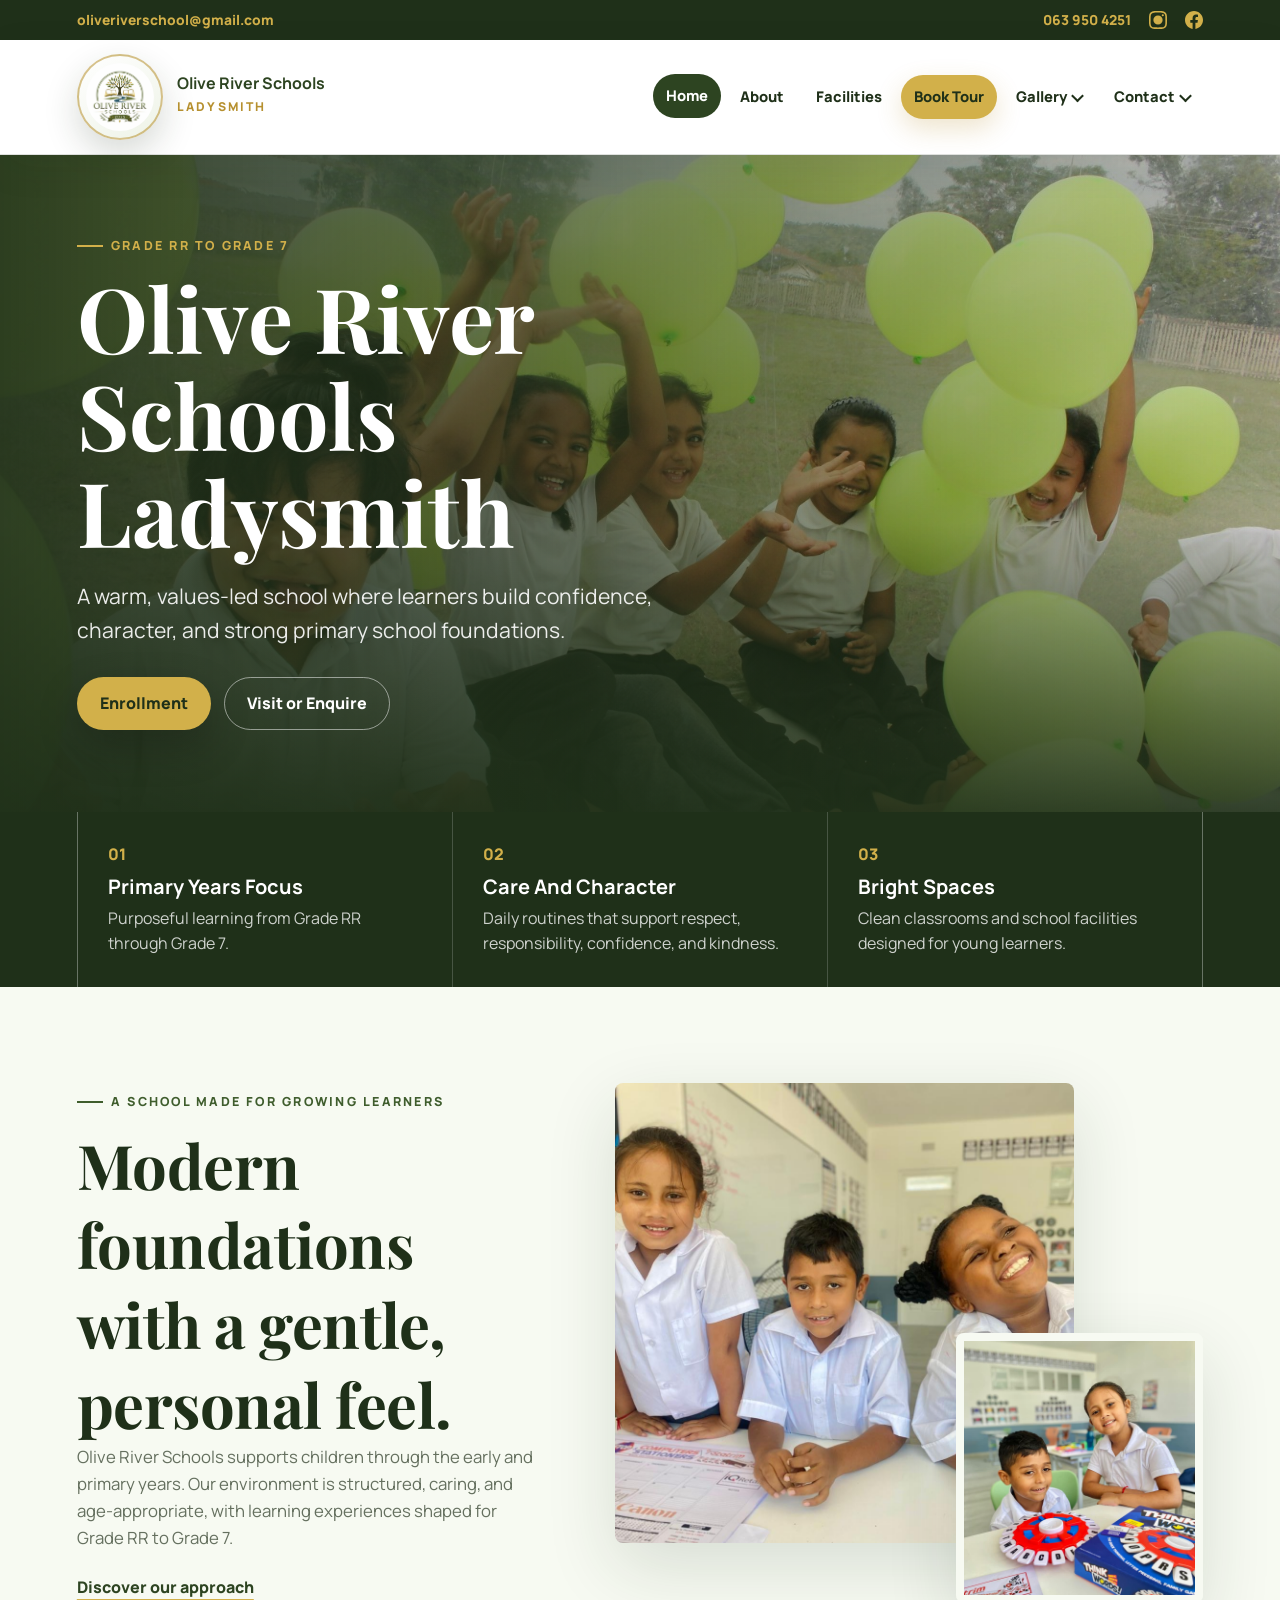
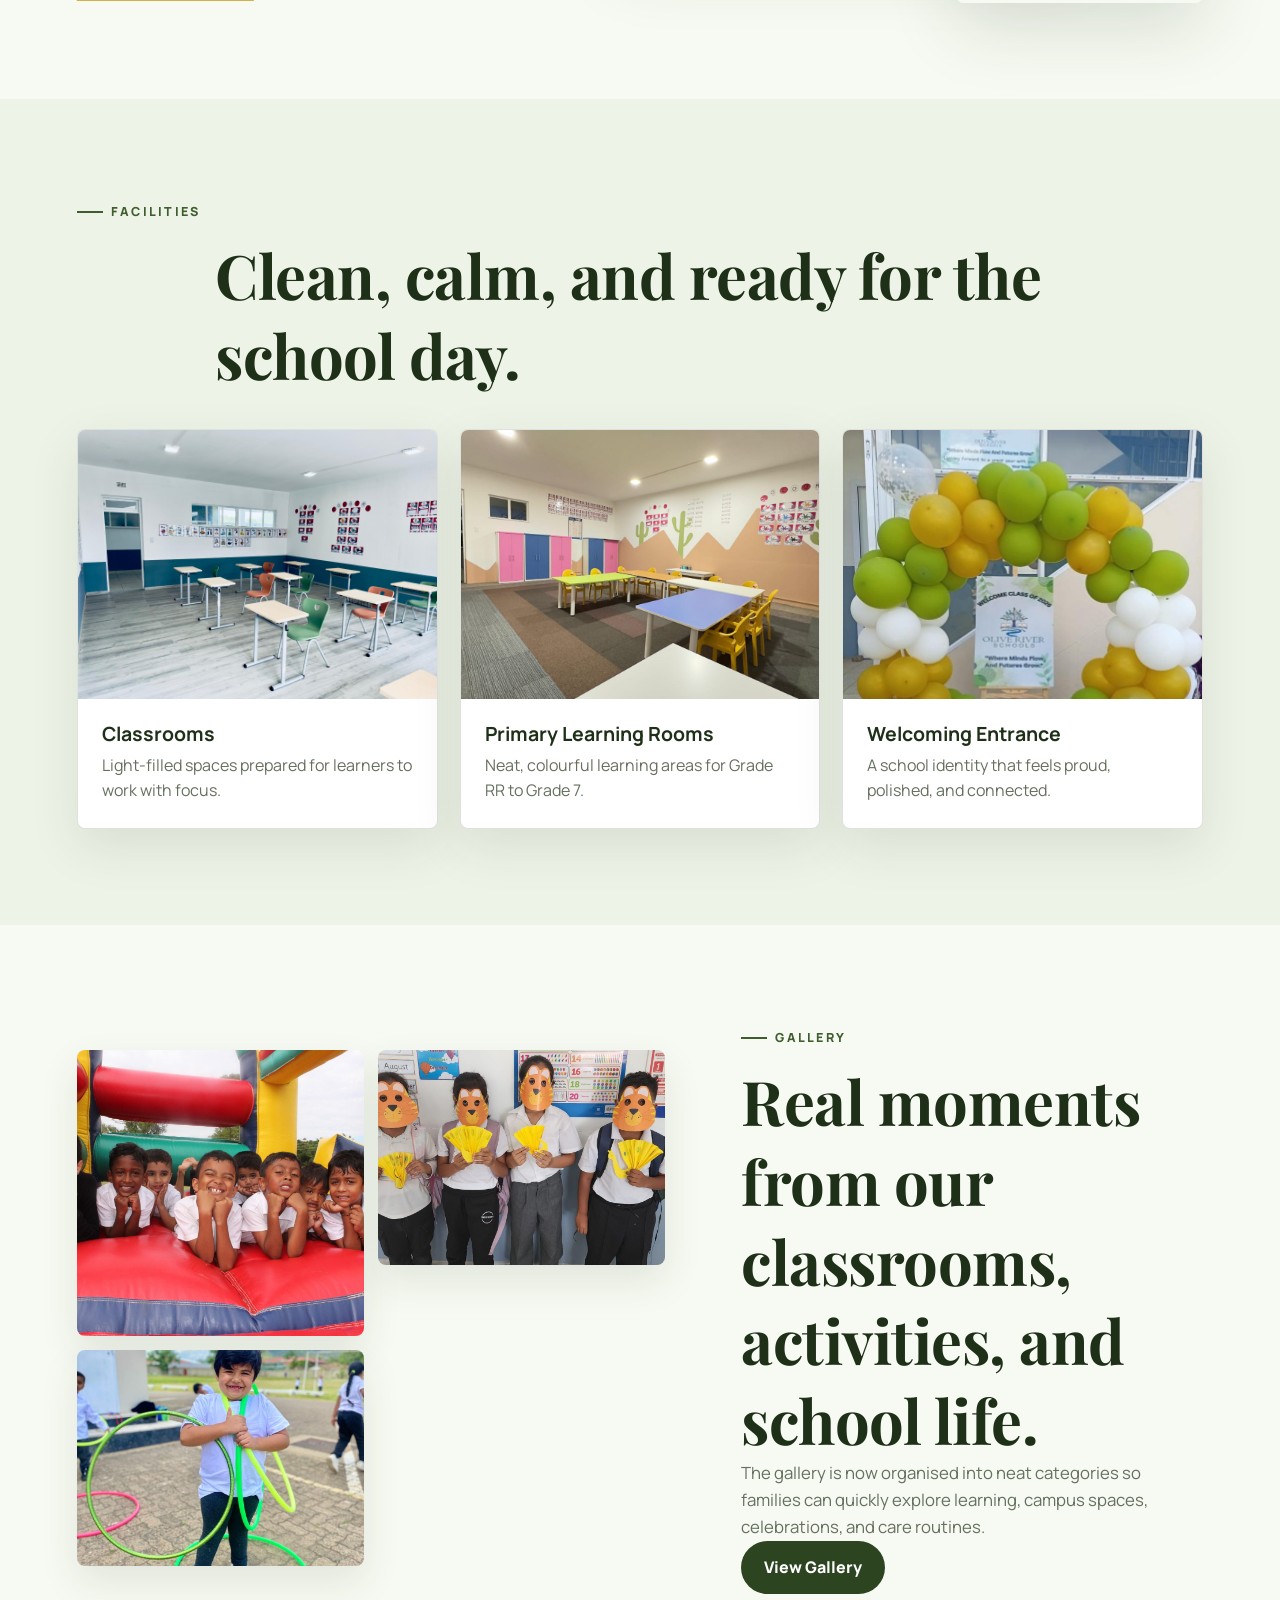
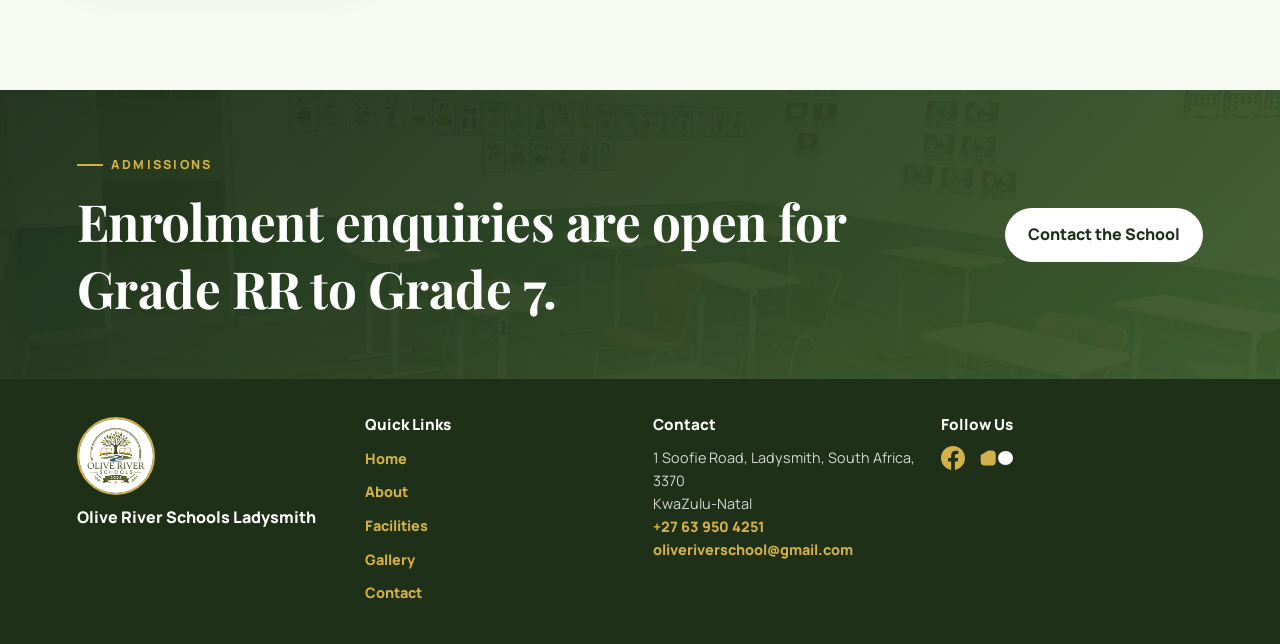
==== commit 1a75e426: "push" ====
--- a/index.html
+++ b/index.html
@@ -37,7 +37,7 @@
         </span>
         <span class="brand-copy">
             <strong>Olive River Schools</strong>
-            <small>Ladysmithhh</small>
+            <small>Ladysmith</small>
         </span>
     </a>
 
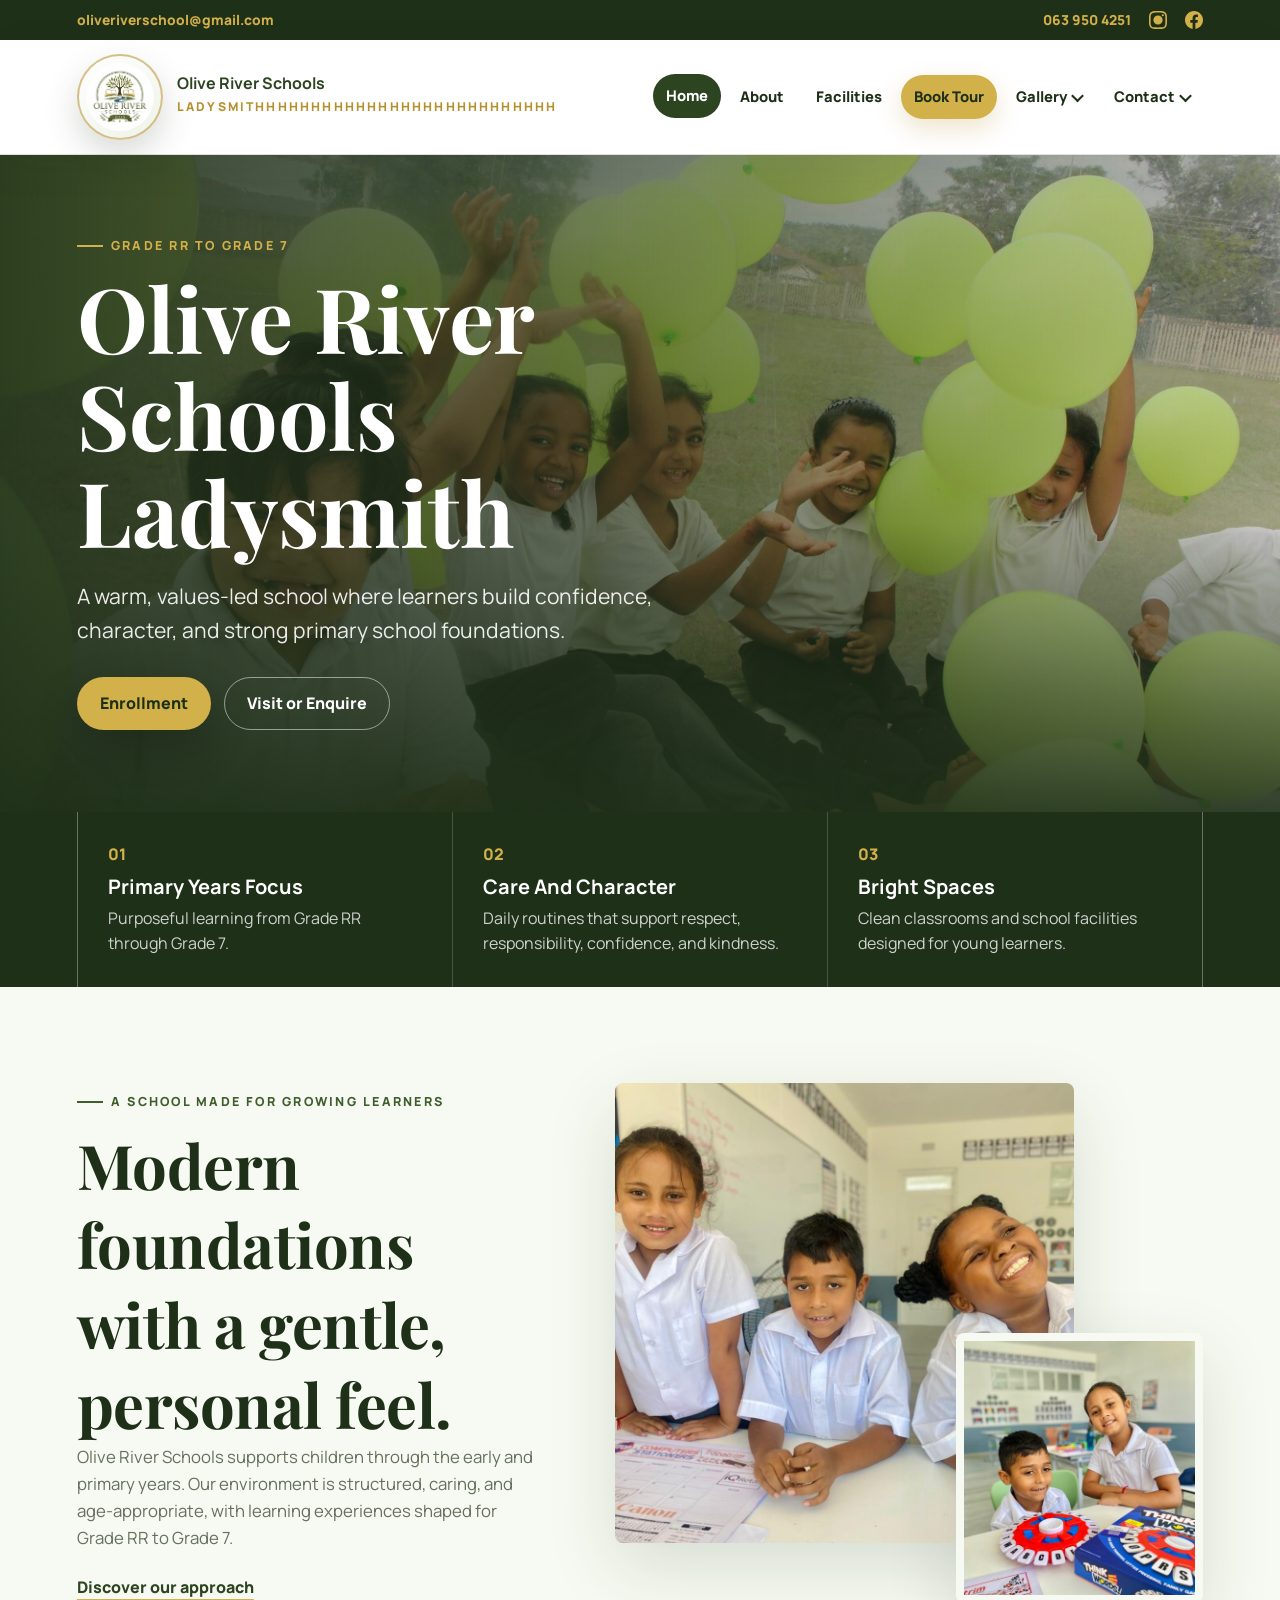
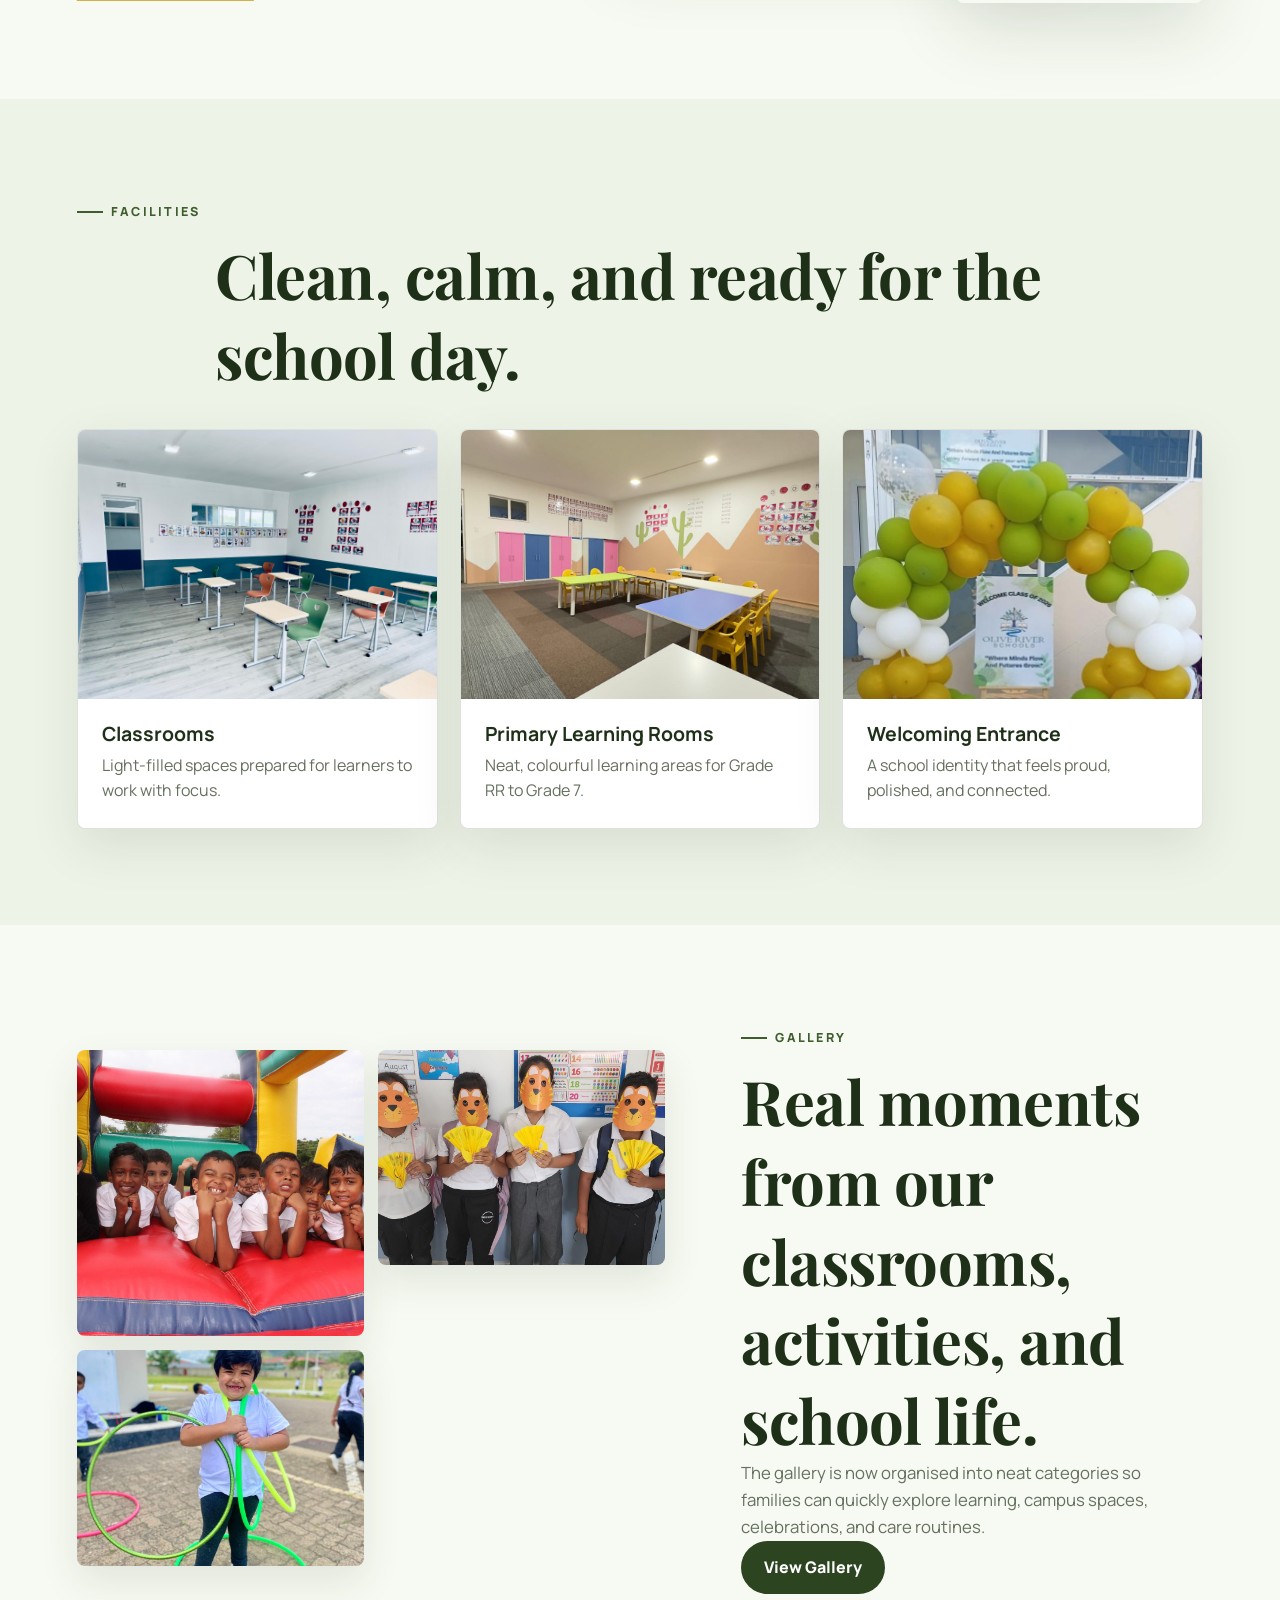
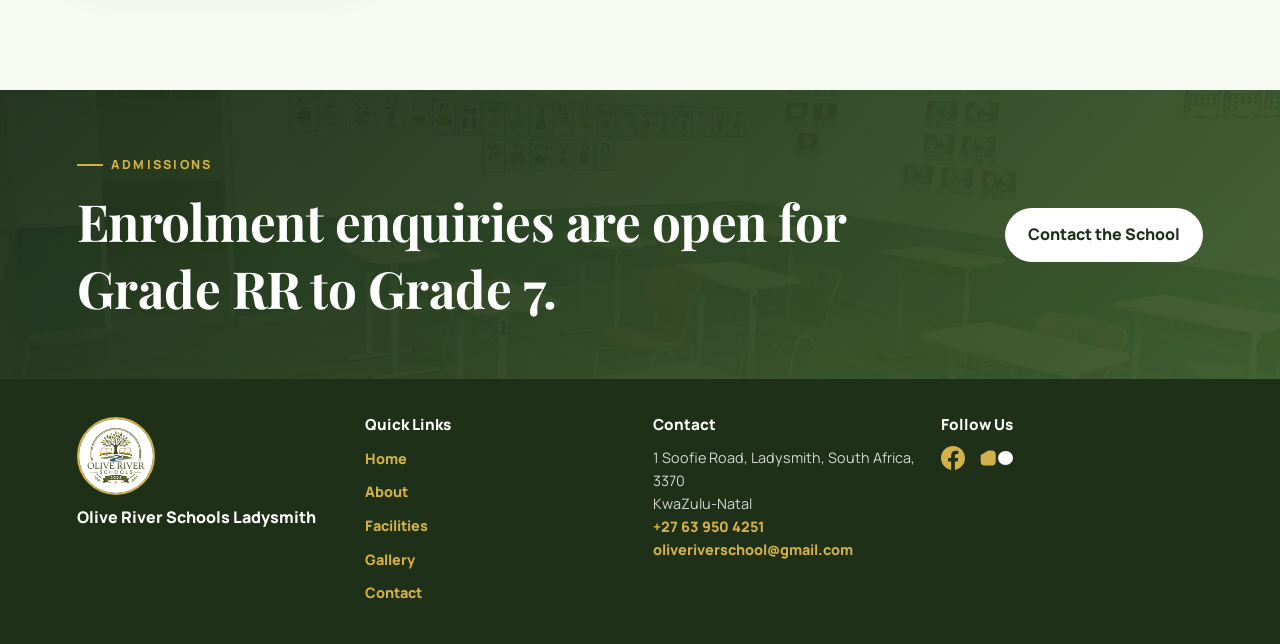
==== commit 6e1706d0: "push" ====
--- a/index.html
+++ b/index.html
@@ -37,7 +37,7 @@
         </span>
         <span class="brand-copy">
             <strong>Olive River Schools</strong>
-            <small>Ladysmith</small>
+            <small>Ladysmithhhhhhhhhhhhhhhhhhhhhhhhhhh</small>
         </span>
     </a>
 
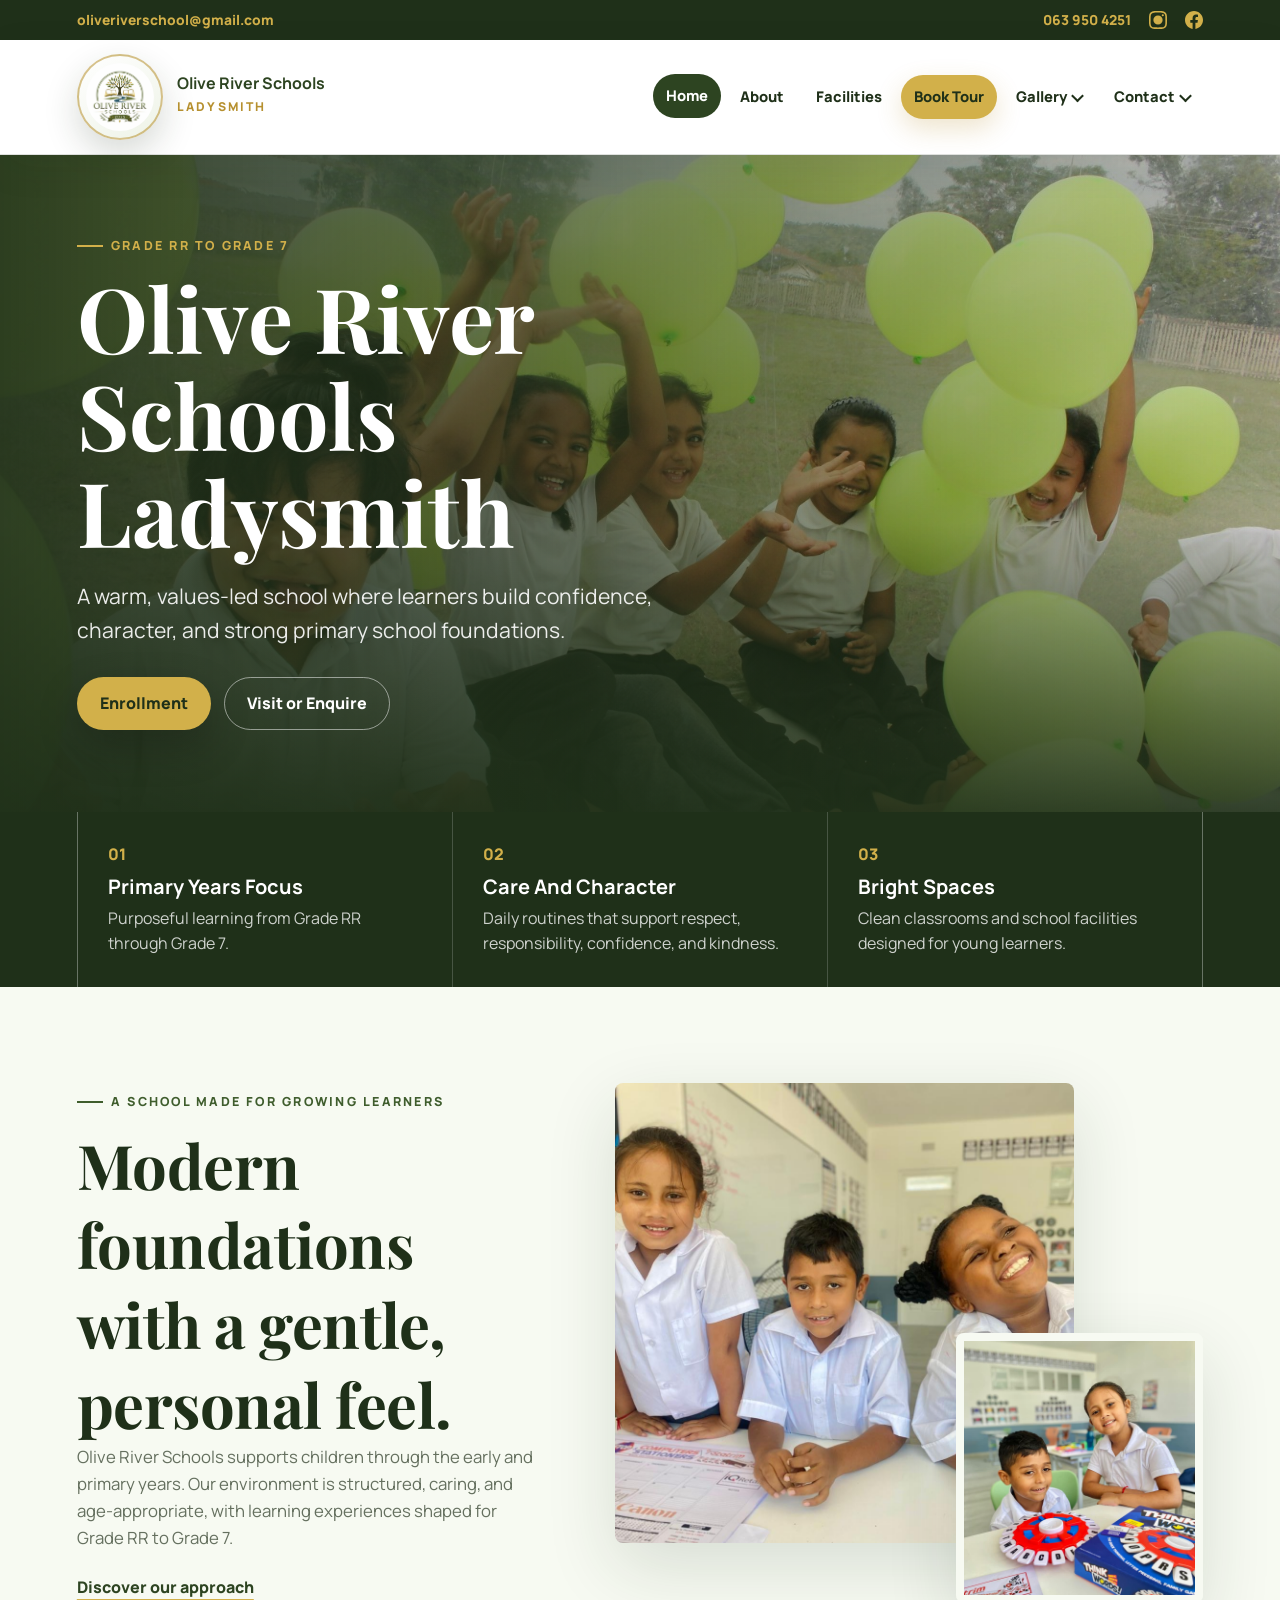
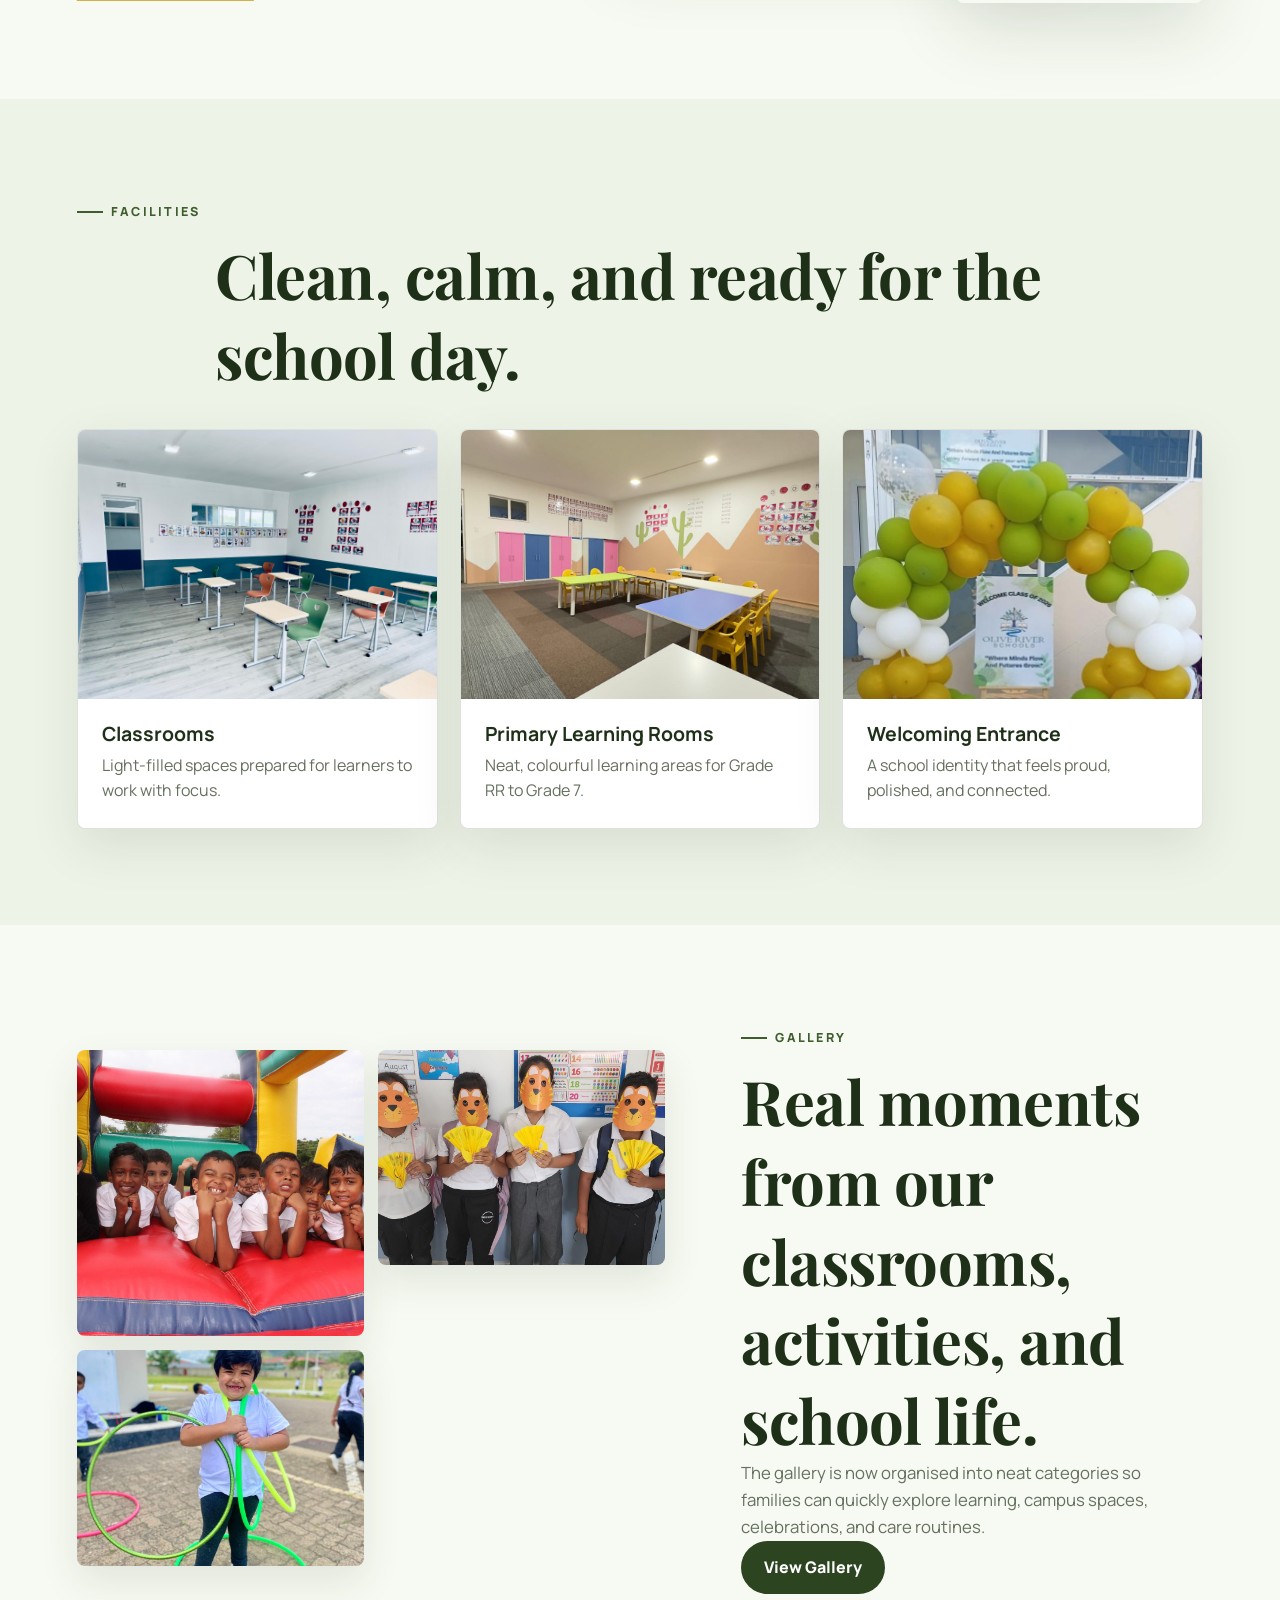
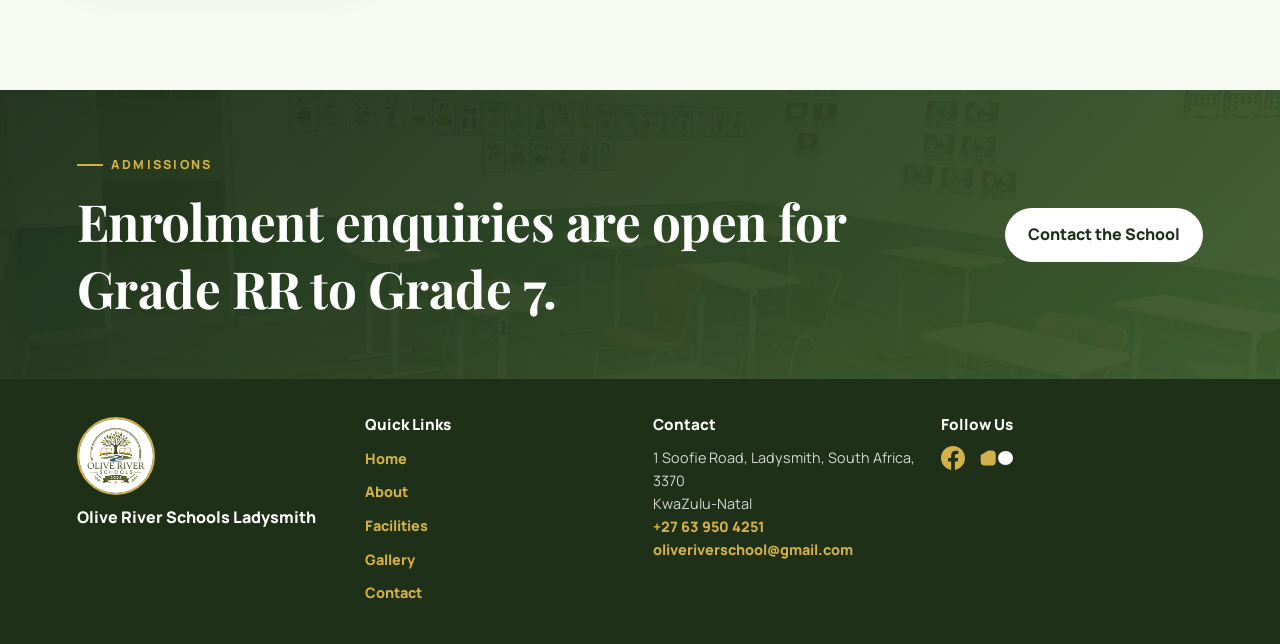
==== commit b374ce41: "push" ====
--- a/index.html
+++ b/index.html
@@ -37,7 +37,7 @@
         </span>
         <span class="brand-copy">
             <strong>Olive River Schools</strong>
-            <small>Ladysmithhhhhhhhhhhhhhhhhhhhhhhhhhh</small>
+            <small>Ladysmith</small>
         </span>
     </a>
 
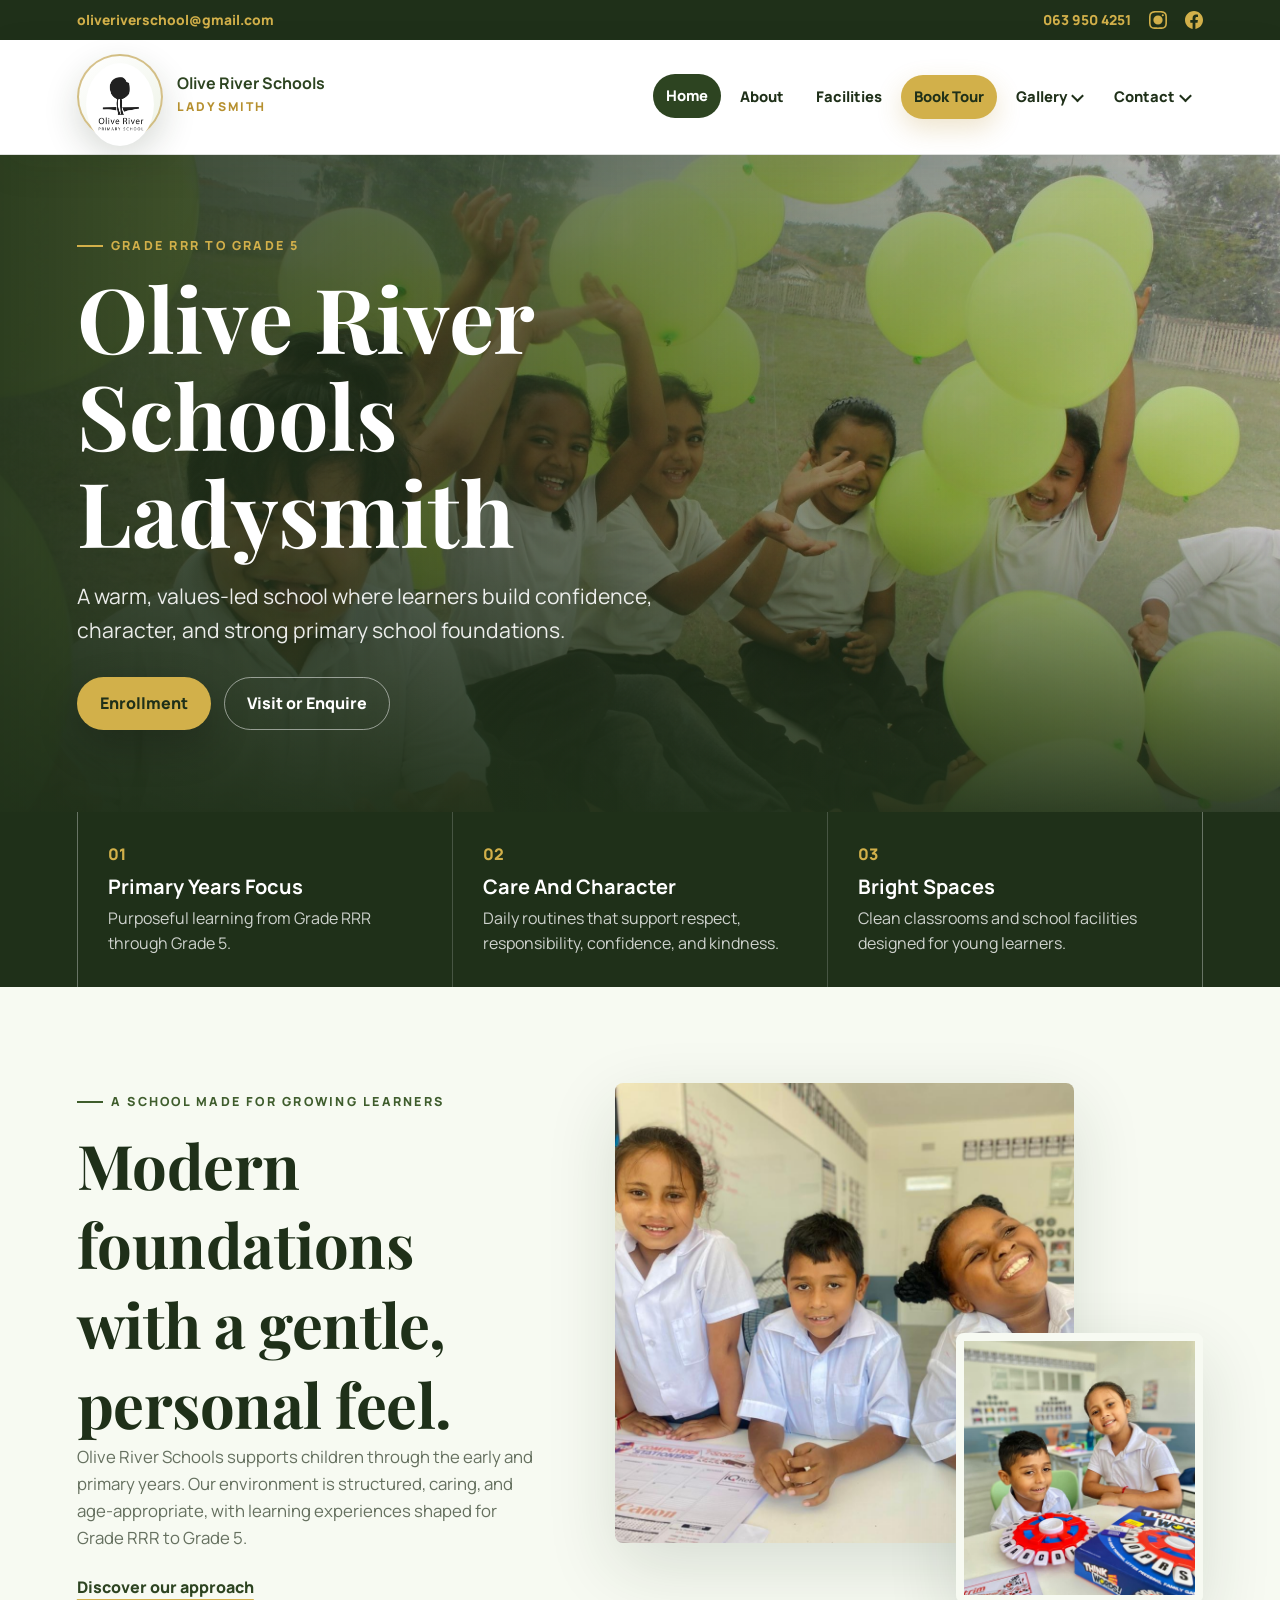
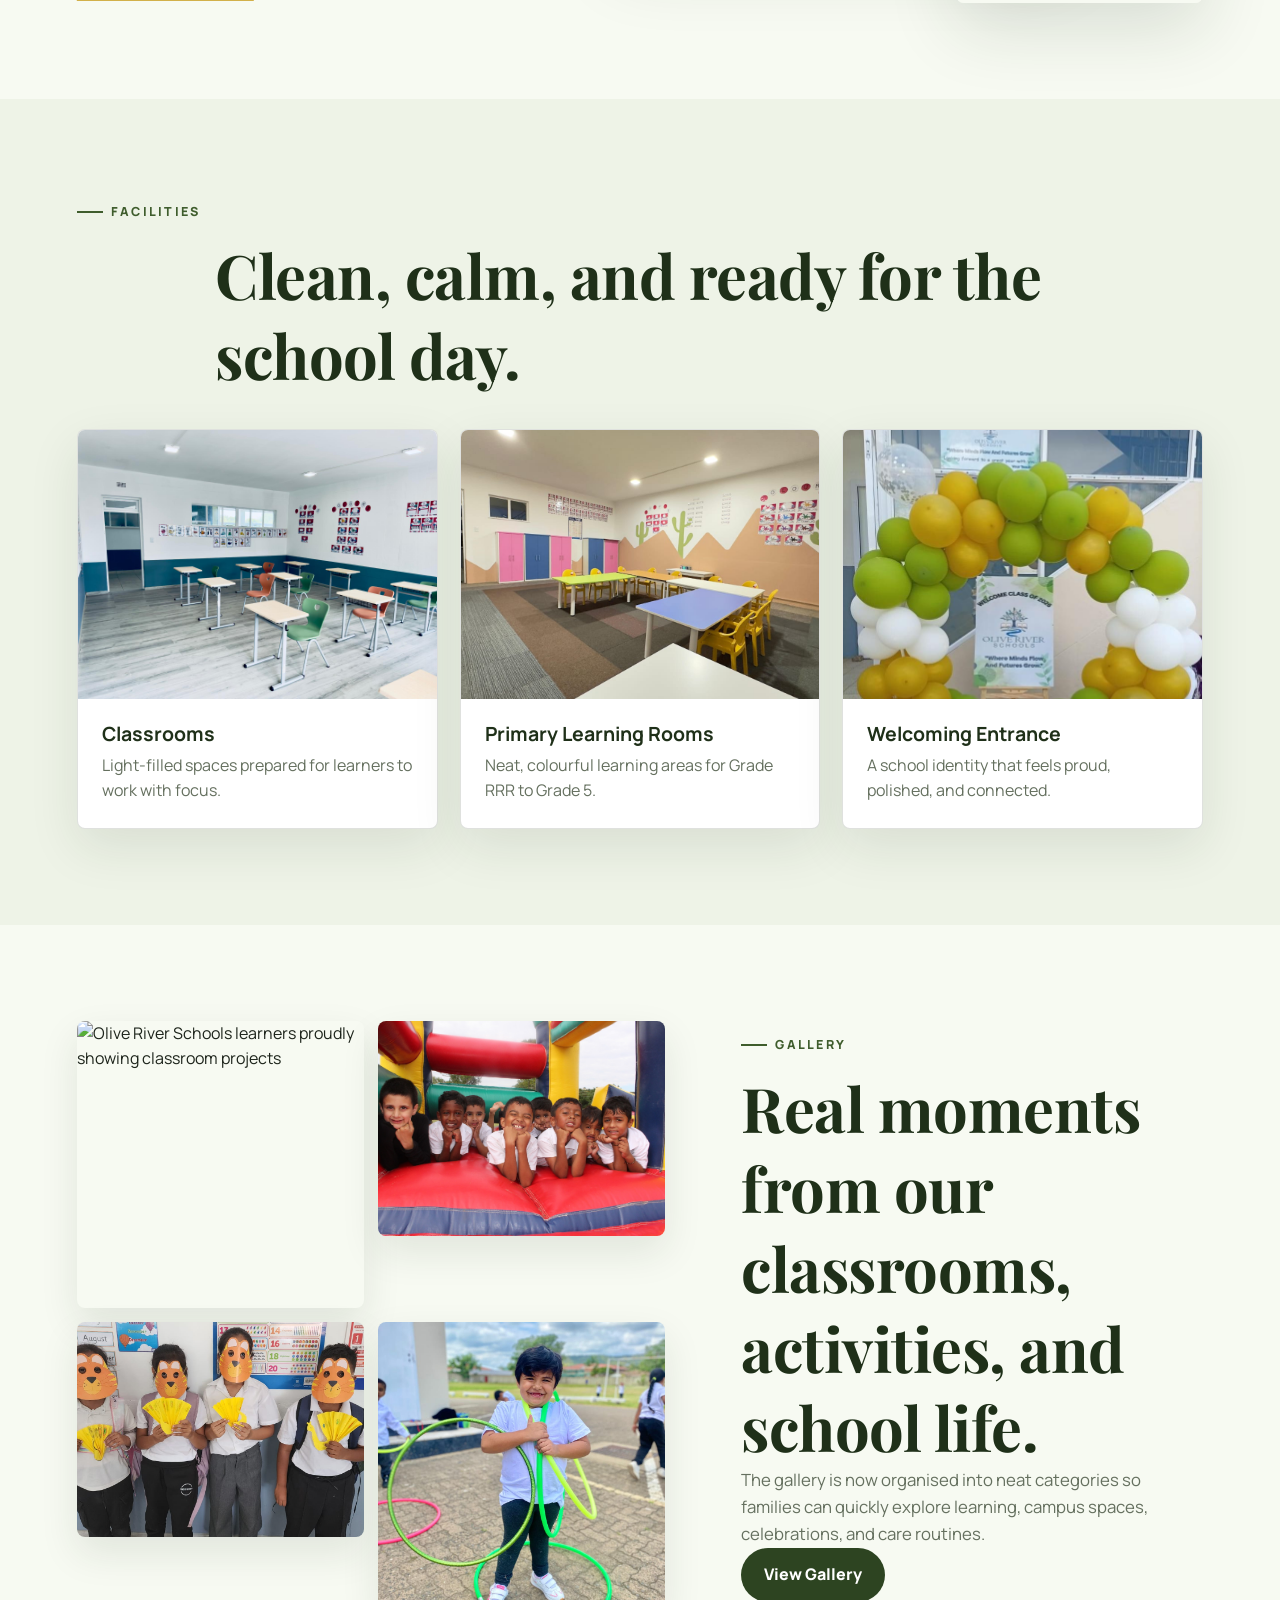
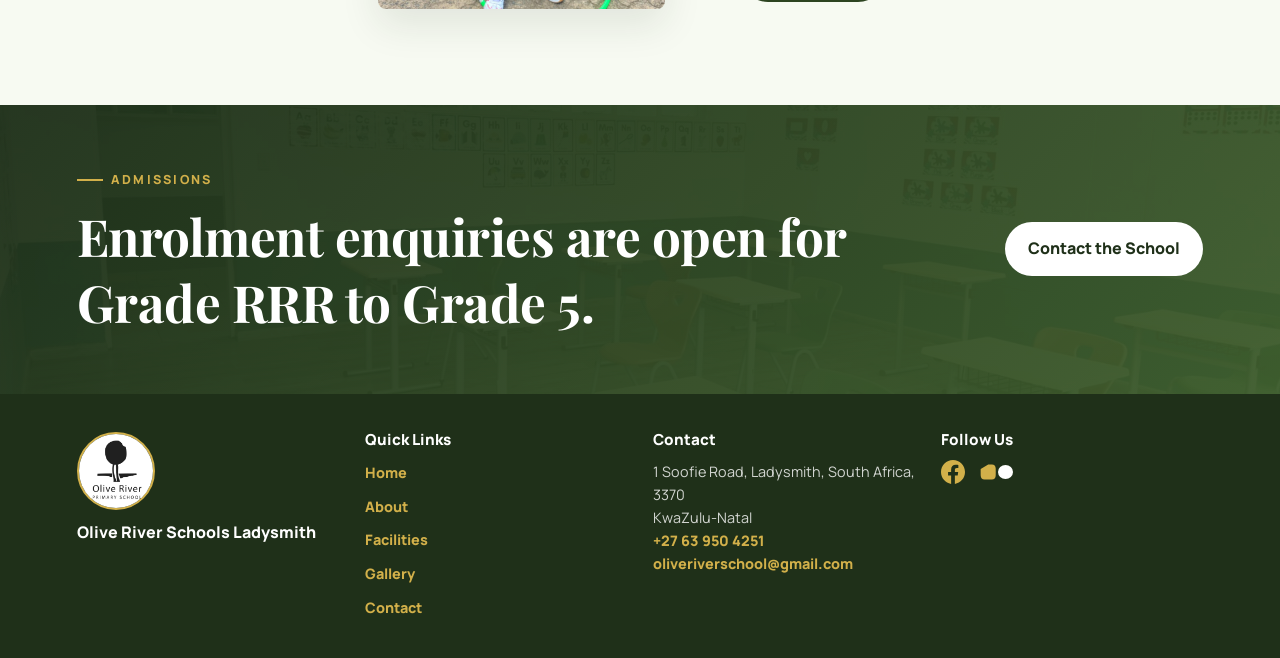
==== commit b4969a60: "Update index.html" ====
--- a/index.html
+++ b/index.html
@@ -3,14 +3,14 @@
 <head>
 <meta charset="UTF-8">
 <meta name="viewport" content="width=device-width, initial-scale=1.0">
-<title>Olive River Schools Ladysmith | Grade RR to Grade 7</title>
-<meta name="description" content="Olive River Schools Ladysmith is a nurturing primary school for Grade RR to Grade 7 learners in KwaZulu-Natal.">
+<title>Olive River Schools Ladysmith | Grade RRR to Grade 5</title>
+<meta name="description" content="Olive River Schools Ladysmith is a nurturing primary school for Grade RRR to Grade 5 learners in KwaZulu-Natal.">
 <link rel="preconnect" href="https://fonts.googleapis.com">
 <link rel="preconnect" href="https://fonts.gstatic.com" crossorigin>
 <link href="https://fonts.googleapis.com/css2?family=Manrope:wght@400;500;600;700;800&family=Playfair+Display:wght@700&display=swap" rel="stylesheet">
 <link rel="stylesheet" href="style.css">
 <link rel="stylesheet" href="whatsapp-fix.css">
-<link rel="icon" type="image/jpeg" href="images/Logoo.jpg">
+<link rel="icon" type="image/jpeg" href="images/New logo.jpg">
 </head>
 <body>
 <div class="topbar">
@@ -33,7 +33,7 @@
 <header class="site-header">
     <a class="brand" href="index.html" aria-label="Olive River Schools home">
         <span class="brand-mark">
-            <img src="images/Logoo.jpg" alt="Olive River Schools logo">
+            <img src="images/New logo.jpg" alt="Olive River Schools logo">
         </span>
         <span class="brand-copy">
             <strong>Olive River Schools</strong>
@@ -74,7 +74,7 @@
             <img src="images/Kids8.jpeg" alt="Olive River Schools learners celebrating with balloons" fetchpriority="high">
         </div>
         <div class="hero-content">
-            <p class="eyebrow">Grade RR to Grade 7</p>
+            <p class="eyebrow">Grade RRR to Grade 5</p>
             <h1>Olive River Schools Ladysmith</h1>
             <p class="hero-lede">A warm, values-led school where learners build confidence, character, and strong primary school foundations.</p>
             <div class="hero-actions">
@@ -89,7 +89,7 @@
             <article>
                 <span>01</span>
                 <h2>Primary Years Focus</h2>
-                <p>Purposeful learning from Grade RR through Grade 7.</p>
+                <p>Purposeful learning from Grade RRR through Grade 5.</p>
             </article>
             <article>
                 <span>02</span>
@@ -108,7 +108,7 @@
         <div class="section-copy">
             <p class="eyebrow dark">A school made for growing learners</p>
             <h2>Modern foundations with a gentle, personal feel.</h2>
-            <p>Olive River Schools supports children through the early and primary years. Our environment is structured, caring, and age-appropriate, with learning experiences shaped for Grade RR to Grade 7.</p>
+            <p>Olive River Schools supports children through the early and primary years. Our environment is structured, caring, and age-appropriate, with learning experiences shaped for Grade RRR to Grade 5.</p>
             <a class="text-link" href="about.html">Discover our approach</a>
         </div>
         <div class="image-stack">
@@ -134,7 +134,7 @@
                 <img src="images/School3.jpeg" alt="Colorful classroom at Olive River Schools">
                 <div>
                     <h3>Primary Learning Rooms</h3>
-                    <p>Neat, colourful learning areas for Grade RR to Grade 7.</p>
+                    <p>Neat, colourful learning areas for Grade RRR to Grade 5.</p>
                 </div>
             </a>
             <a class="feature-card" href="facilities.html">
@@ -155,6 +155,7 @@
             <a class="btn secondary" href="gallery.html">View Gallery</a>
         </div>
         <div class="mosaic">
+            <img src="images/Kids9.jpeg" alt="Olive River Schools learners proudly showing classroom projects">
             <img src="images/Kids7.jpeg" alt="Learners enjoying an activity">
             <img src="images/Kids5.jpeg" alt="Learners holding craft work">
             <img src="images/Kids11.jpeg" alt="Learner playing with hoops outdoors">
@@ -164,7 +165,7 @@
     <section class="cta-band">
         <div>
             <p class="eyebrow">Admissions</p>
-            <h2>Enrolment enquiries are open for Grade RR to Grade 7.</h2>
+            <h2>Enrolment enquiries are open for Grade RRR to Grade 5.</h2>
         </div>
         <a class="btn light" href="contact.html">Contact the School</a>
     </section>
@@ -173,7 +174,7 @@
 <footer class="site-footer">
     <div class="footer-content">
         <div class="footer-brand">
-            <img src="images/Logoo.jpg" alt="Olive River Schools logo">
+            <img src="images/New logo.jpg" alt="Olive River Schools logo">
             <p>Olive River Schools Ladysmith</p>
         </div>
         
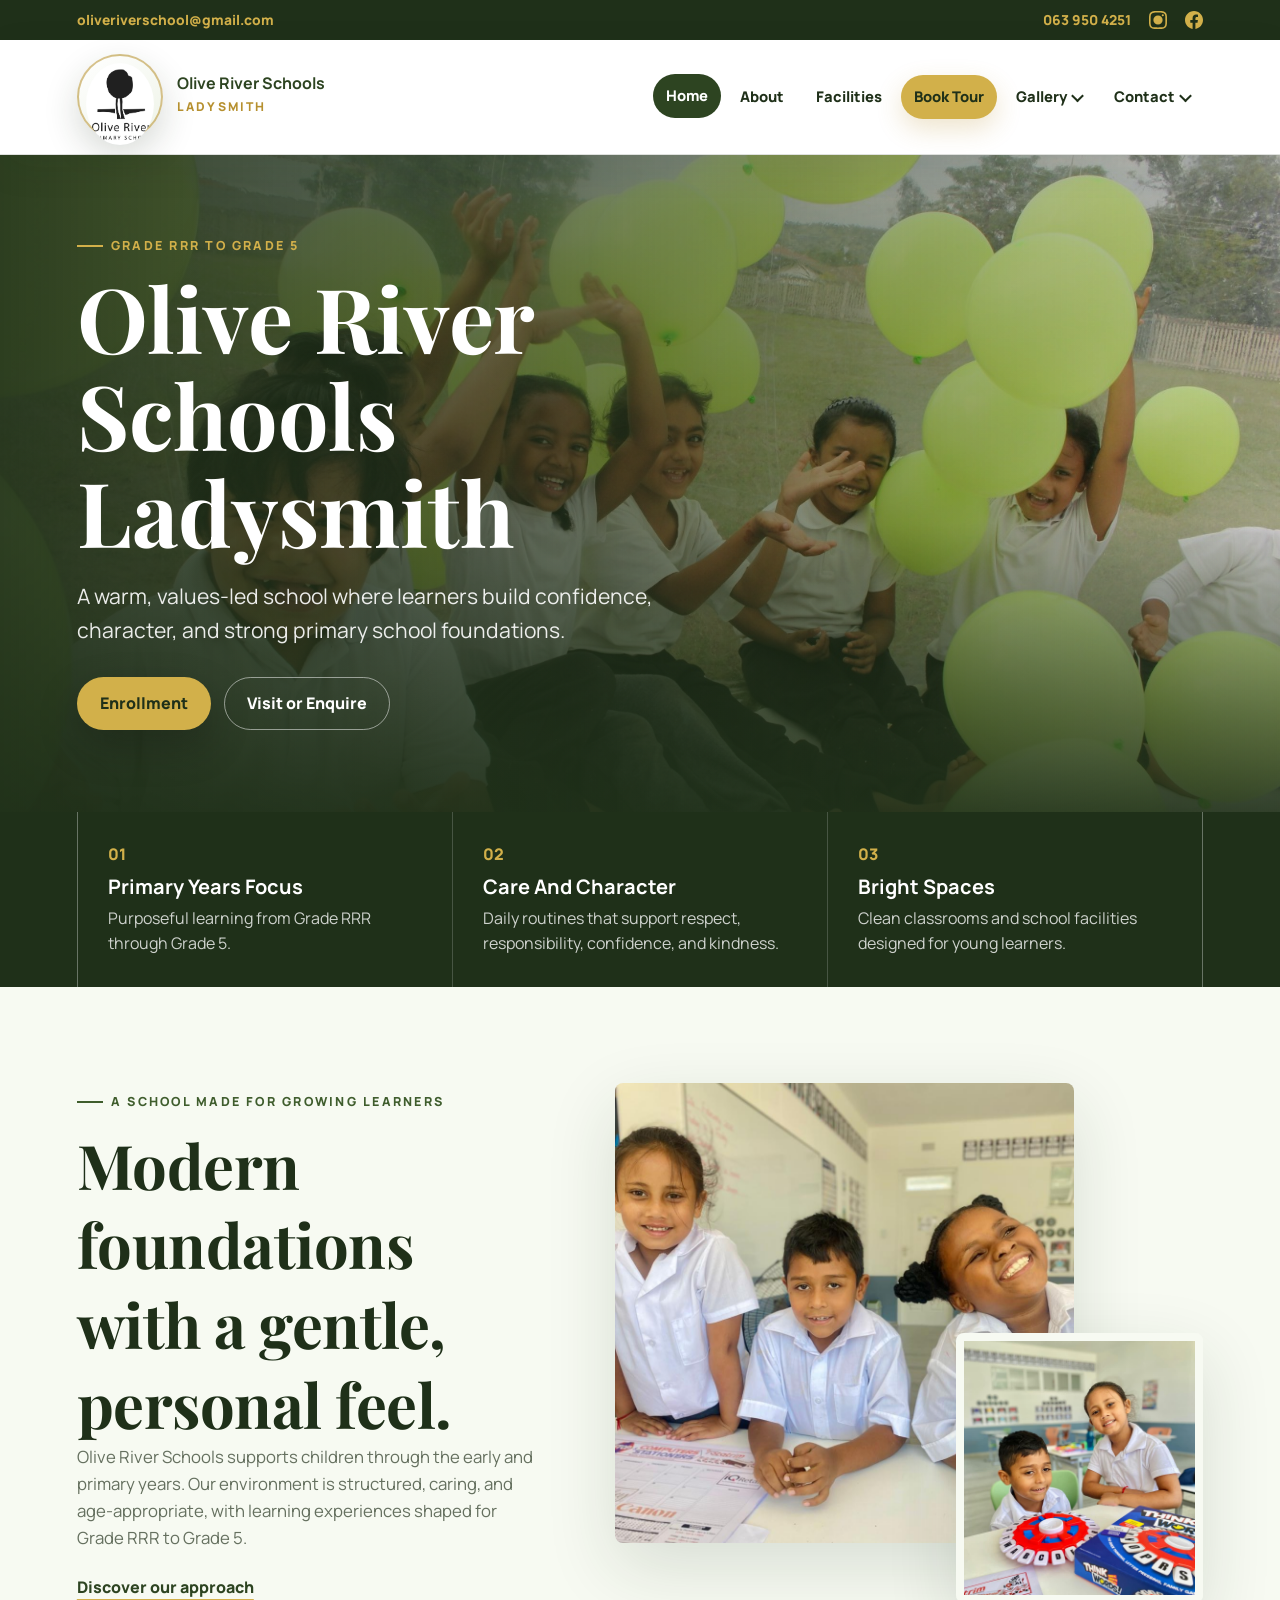
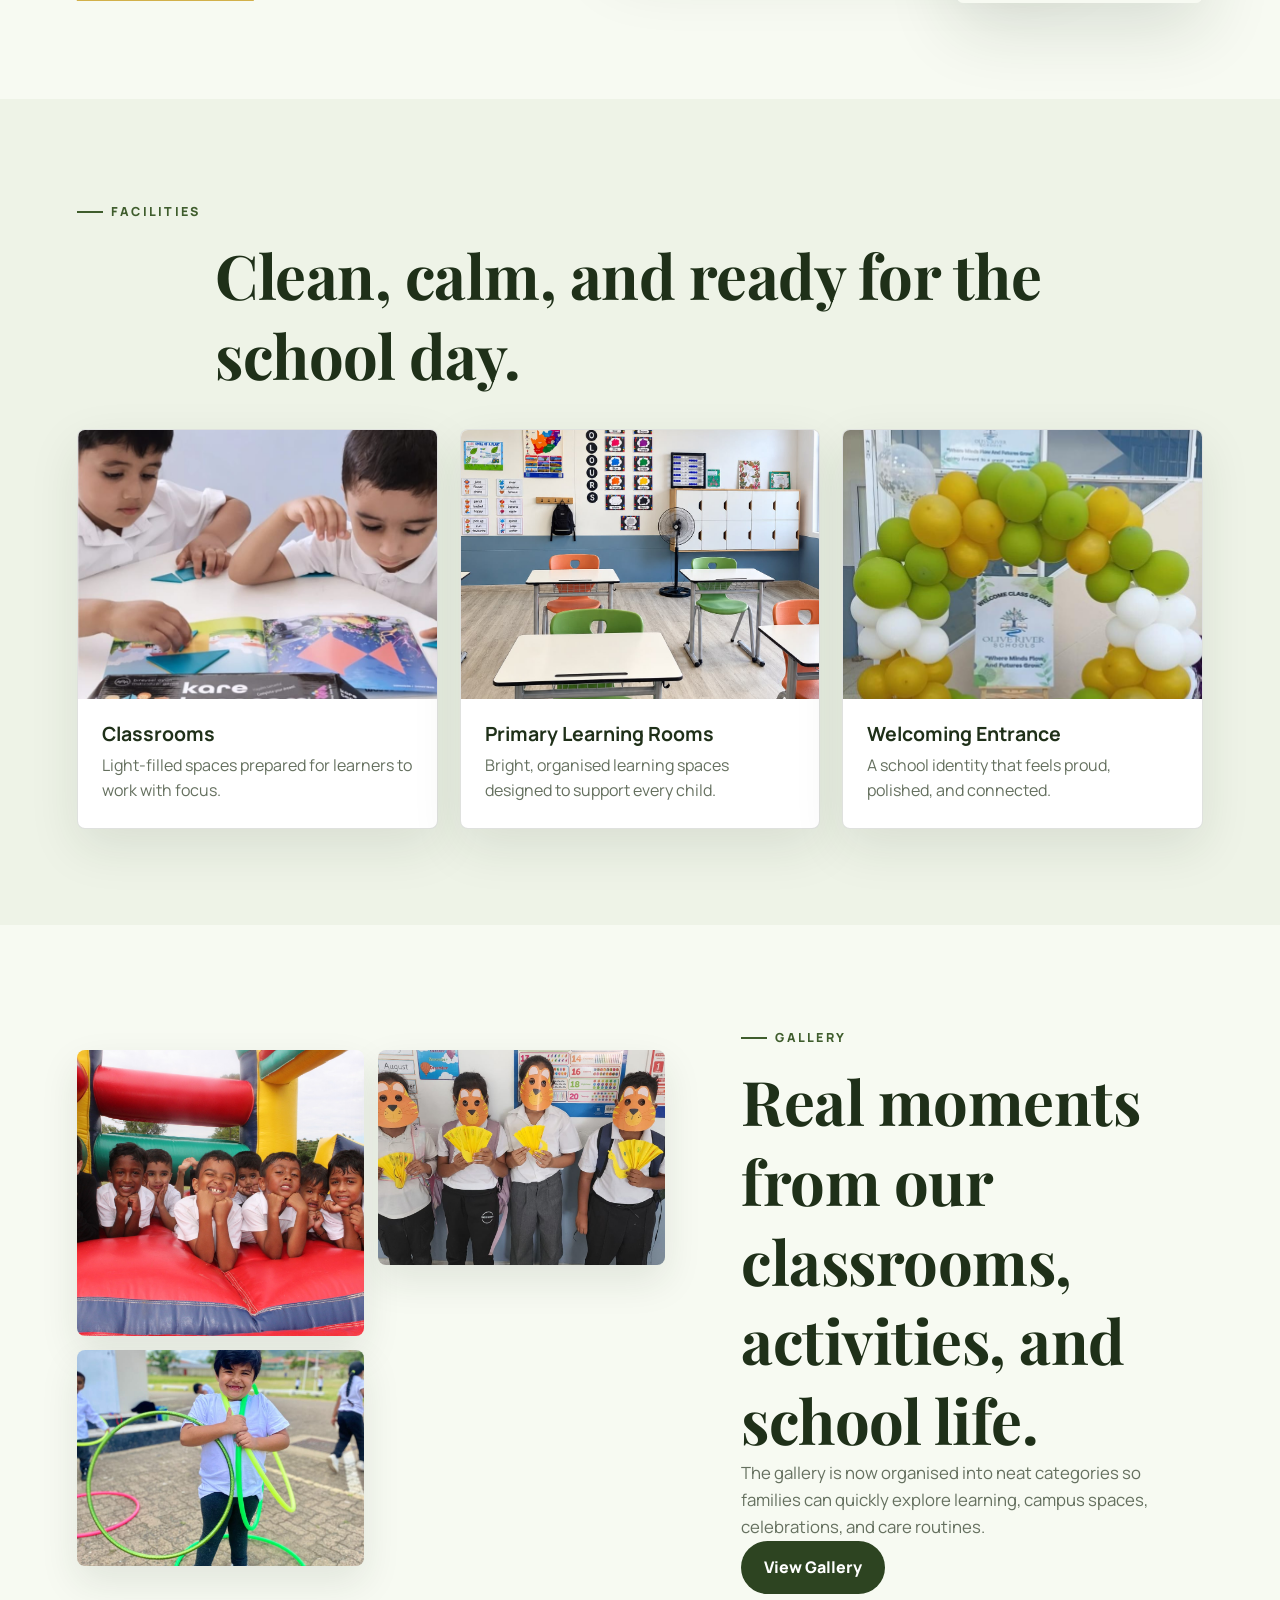
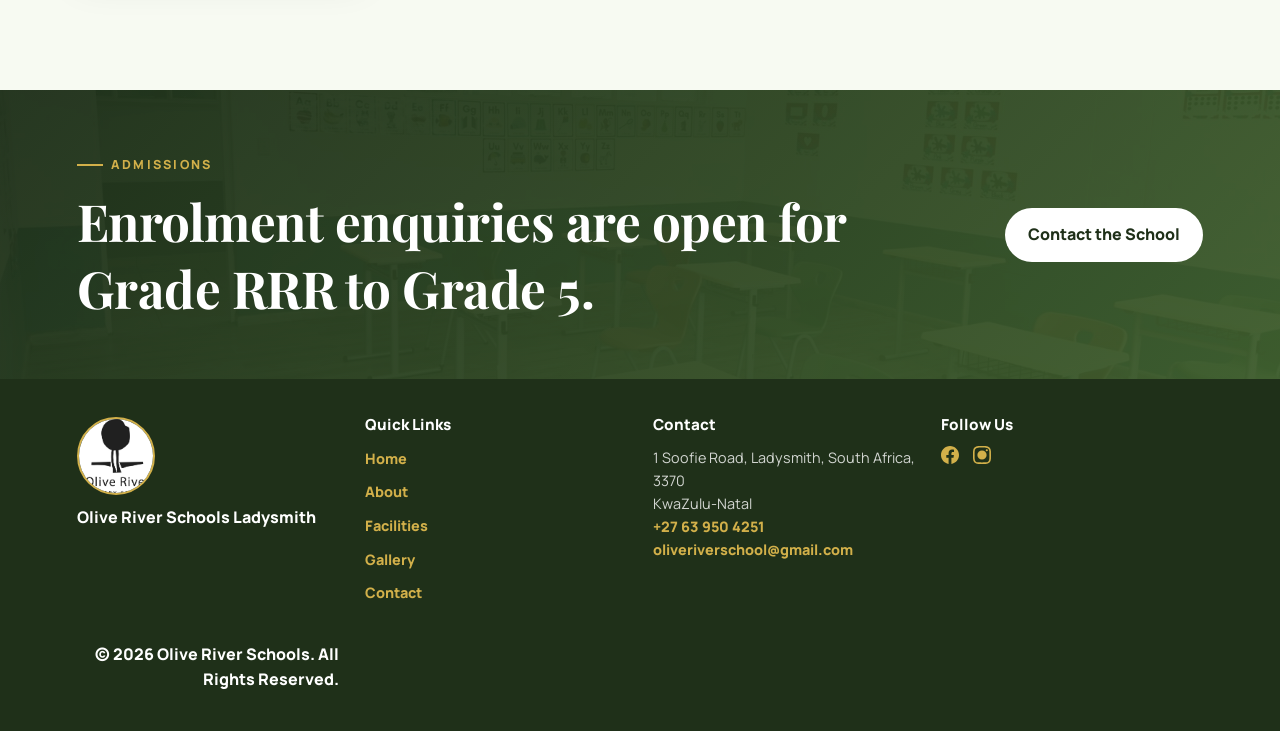
==== commit 9d533ede: "Update index.html" ====
--- a/index.html
+++ b/index.html
@@ -33,7 +33,7 @@
 <header class="site-header">
     <a class="brand" href="index.html" aria-label="Olive River Schools home">
         <span class="brand-mark">
-            <img src="images/New logo.jpg" alt="Olive River Schools logo">
+            <img src="images/olive-river-logo-trimmed.jpg" alt="Olive River Schools logo">
         </span>
         <span class="brand-copy">
             <strong>Olive River Schools</strong>
@@ -124,17 +124,17 @@
         </div>
         <div class="feature-grid">
             <a class="feature-card" href="facilities.html">
-                <img src="images/School1.jpeg" alt="Olive River Schools classroom with desks">
+                <img src="images/New classroom.jpg" alt="Olive River Schools classroom with desks">
                 <div>
                     <h3>Classrooms</h3>
                     <p>Light-filled spaces prepared for learners to work with focus.</p>
                 </div>
             </a>
             <a class="feature-card" href="facilities.html">
-                <img src="images/School3.jpeg" alt="Colorful classroom at Olive River Schools">
+                <img src="images/New classroom 2.jpg" alt="Bright, organised classroom at Olive River Schools">
                 <div>
                     <h3>Primary Learning Rooms</h3>
-                    <p>Neat, colourful learning areas for Grade RRR to Grade 5.</p>
+                    <p>Bright, organised learning spaces designed to support every child.</p>
                 </div>
             </a>
             <a class="feature-card" href="facilities.html">
@@ -155,7 +155,6 @@
             <a class="btn secondary" href="gallery.html">View Gallery</a>
         </div>
         <div class="mosaic">
-            <img src="images/Kids9.jpeg" alt="Olive River Schools learners proudly showing classroom projects">
             <img src="images/Kids7.jpeg" alt="Learners enjoying an activity">
             <img src="images/Kids5.jpeg" alt="Learners holding craft work">
             <img src="images/Kids11.jpeg" alt="Learner playing with hoops outdoors">
@@ -174,7 +173,7 @@
 <footer class="site-footer">
     <div class="footer-content">
         <div class="footer-brand">
-            <img src="images/New logo.jpg" alt="Olive River Schools logo">
+            <img src="images/olive-river-logo-trimmed.jpg" alt="Olive River Schools logo">
             <p>Olive River Schools Ladysmith</p>
         </div>
         
@@ -200,29 +199,21 @@
         <div class="footer-socials">
             <h3>Follow Us</h3>
             <div class="social-icons">
-                <a href="https://www.facebook.com/profile.php/?id=61583895928333" target="_blank" rel="noopener" aria-label="Follow us on Facebook">
-                    <svg width="24" height="24" viewBox="0 0 24 24" fill="currentColor" xmlns="http://www.w3.org/2000/svg">
-                        <path d="M24 12.073c0-6.627-5.373-12-12-12s-12 5.373-12 12c0 5.99 4.388 10.954 10.125 11.854v-8.385H7.078v-3.47h3.047V9.43c0-3.007 1.792-4.669 4.533-4.669 1.312 0 2.686.235 2.686.235v2.953H15.83c-1.491 0-1.956.925-1.956 1.874v2.25h3.328l-.532 3.47h-2.796v8.385C19.612 23.027 24 18.062 24 12.073z"/>
+                 <a href="https://www.facebook.com/profile.php/?id=61583895928333" target="_blank" rel="noopener" aria-label="Follow us on Facebook" class="facebook-link">
+            <svg width="18" height="18" viewBox="0 0 24 24" fill="currentColor" xmlns="http://www.w3.org/2000/svg">
+                <path d="M24 12.073c0-6.627-5.373-12-12-12s-12 5.373-12 12c0 5.99 4.388 10.954 10.125 11.854v-8.385H7.078v-3.47h3.047V9.43c0-3.007 1.792-4.669 4.533-4.669 1.312 0 2.686.235 2.686.235v2.953H15.83c-1.491 0-1.956.925-1.956 1.874v2.25h3.328l-.532 3.47h-2.796v8.385C19.612 23.027 24 18.062 24 12.073z"/>
                     </svg>
                 </a>
-                <a href="https://www.instagram.com/olive_river_schools_ladysmith/" target="_blank" rel="noopener" aria-label="Follow us on Instagram">
-                    <svg width="24" height="24" viewBox="0 0 24 24" fill="currentColor" xmlns="http://www.w3.org/2000/svg">
-                        <path d="M12 2.163c3.204 0 3.584.012 4.85.07 3.252.148 4.771 1.691 4.919 4.919.058 1.265.069 1.645.069 4.849 0 3.205-.012 3.584-.069 4.849-.149 3.225-1.664 4.771-4.919 4.919-1.266.058-1.644.07-4.85.07-3.204 0-3.584-.012-4.849-.07-3.26-.149-4.771-1.699-4.919-4.92-.058-1.265-.07-1.644-.07-4.849 0-3.204.013-3.583.07-4。
+                <a href="https://www.instagram.com/olive_river_schools_ladysmith/" target="_blank" rel="noopener" aria-label="Follow us on Instagram" class="instagram-link">
+            <svg width="18" height="18" viewBox="0 0 24 24" fill="currentColor" xmlns="http://www.w3.org/2000/svg">
+                <path d="M12 2.163c3.204 0 3.584.012 4.85.07 3.252.148 4.771 1.691 4.919 4.919.058 1.265.069 1.645.069 4.849 0 3.205-.012 3.584-.069 4.849-.149 3.225-1.664 4.771-4.919 4.919-1.266.058-1.644.07-4.85.07-3.204 0-3.584-.012-4.849-.07-3.26-.149-4.771-1.699-4.919-4.92-.058-1.265-.07-1.644-.07-4.849 0-3.204.013-3.583.07-4.849.149-3.227 1.664-4.771 4.919-4.919 1.266-.057 1.645-.069 4.849-.069zm0-2.163c-3.259 0-3.667.014-4.947.072-4.358.2-6.78 2.618-6.98 6.98-.059 1.281-.073 1.689-.073 4.948 0 3.259.014 3.668.072 4.948.2 4.358 2.618 6.78 6.98 6.98 1.281.058 1.689.072 4.948.072 3.259 0 3.668-.014 4.948-.072 4.354-.2 6.782-2.618 6.979-6.98.059-1.28.073-1.689.073-4.948 0-3.259-.014-3.667-.072-4.947-.196-4.354-2.617-6.78-6.979-6.98-1.281-.059-1.69-.073-4.949-.073zM5.838 12a6.162 6.162 0 1 1 12.324 0 6.162 6.162 0 0 1-12.324 0zM12 16a4 4 0 1 1 0-8 4 4 0 0 1 0 8zm4.965-10.322a1.44 1.44 0 1 1 2.881.001 1.44 1.44 0 0 1-2.881-.001z"/>
+            </svg>
+                </a>
         </div>
     </div>
-    
+    </div>
+    <p class="copyright">&copy; 2026 Olive River Schools. All Rights Reserved.</p>
 </footer>
-<a class="whatsapp-float" href="https://wa.me/27639504251?text=Hello%20Olive%20River%20Schools%2C%20I%20would%20like%20to%20enquire." target="_blank" rel="noopener" aria-label="Chat with Olive River Schools on WhatsApp">
-    <span class="whatsapp-icon" aria-hidden="true">
-        <svg width="28" height="28" viewBox="0 0 24 24" fill="currentColor" xmlns="http://www.w3.org/2000/svg">
-            <path d="M17.472 14.382c-.297-.149-1.758-.867-2.03-.967-.273-.099-.471-.148-.67.15-.197.297-.767.966-.94 1.164-.173.199-.347.223-.644.075-.297-.15-1.255-.463-2.39-1.475-.883-.788-1.48-1.761-1.653-2.059-.173-.297-.018-.458.13-.606.134-.133.298-.347.446-.52.149-.174.198-.298.298-.497.099-.198.05-.371-.025-.52-.075-.149-.669-1.612-.916-2.207-.242-.579-.487-.5-.67-.51-.173-.008-.371-.01-.57-.01-.198 0-.52.074-.792.372-.272.297-1.04 1.016-1.04 2.479 0 1.462 1.065 2.875 1.213 3.074.149.198 2.096 3.2 5.076 4.487.709.306 1.262.489 1.694.625.712.227 1.36.195 1.871.118.571-.085 1.758-.719 2.006-1.413.248-.694.248-1.289.173-1.413-.074-.124-.272-.198-.57-.347m-5.421-7.403h-.004c-2.176 0-4.202.661-5.915 1.909l-.424-.22C5.869 6.237 7.773 5 10.051 5c5.362 0 9.714 4.352 9.714 9.714 0 2.267-1.219 4.334-3.028 5.419l-.235-.383c1.15-1.613 1.833-3.58 1.833-5.722 0-5.179-4.214-9.4-9.4-9.4"/>
-            <path d="M12 0C5.383 0 0 5.383 0 12s5.383 12 12 12 12-5.383 12-12S18.617 0 12 0m0 22.5c-5.799 0-10.5-4.701-10.5-10.5S6.201 1.5 12 1.5s10.5 4.701 10.5 10.5-4.701 10.5-10.5 10.5"/>
-        </svg>
-    </span>
-    <span class="whatsapp-copy">
-        <strong>WhatsApp</strong>
-        <small>Chat with us</small>
-    </span>
-</a>
+
 </body>
 </html>
